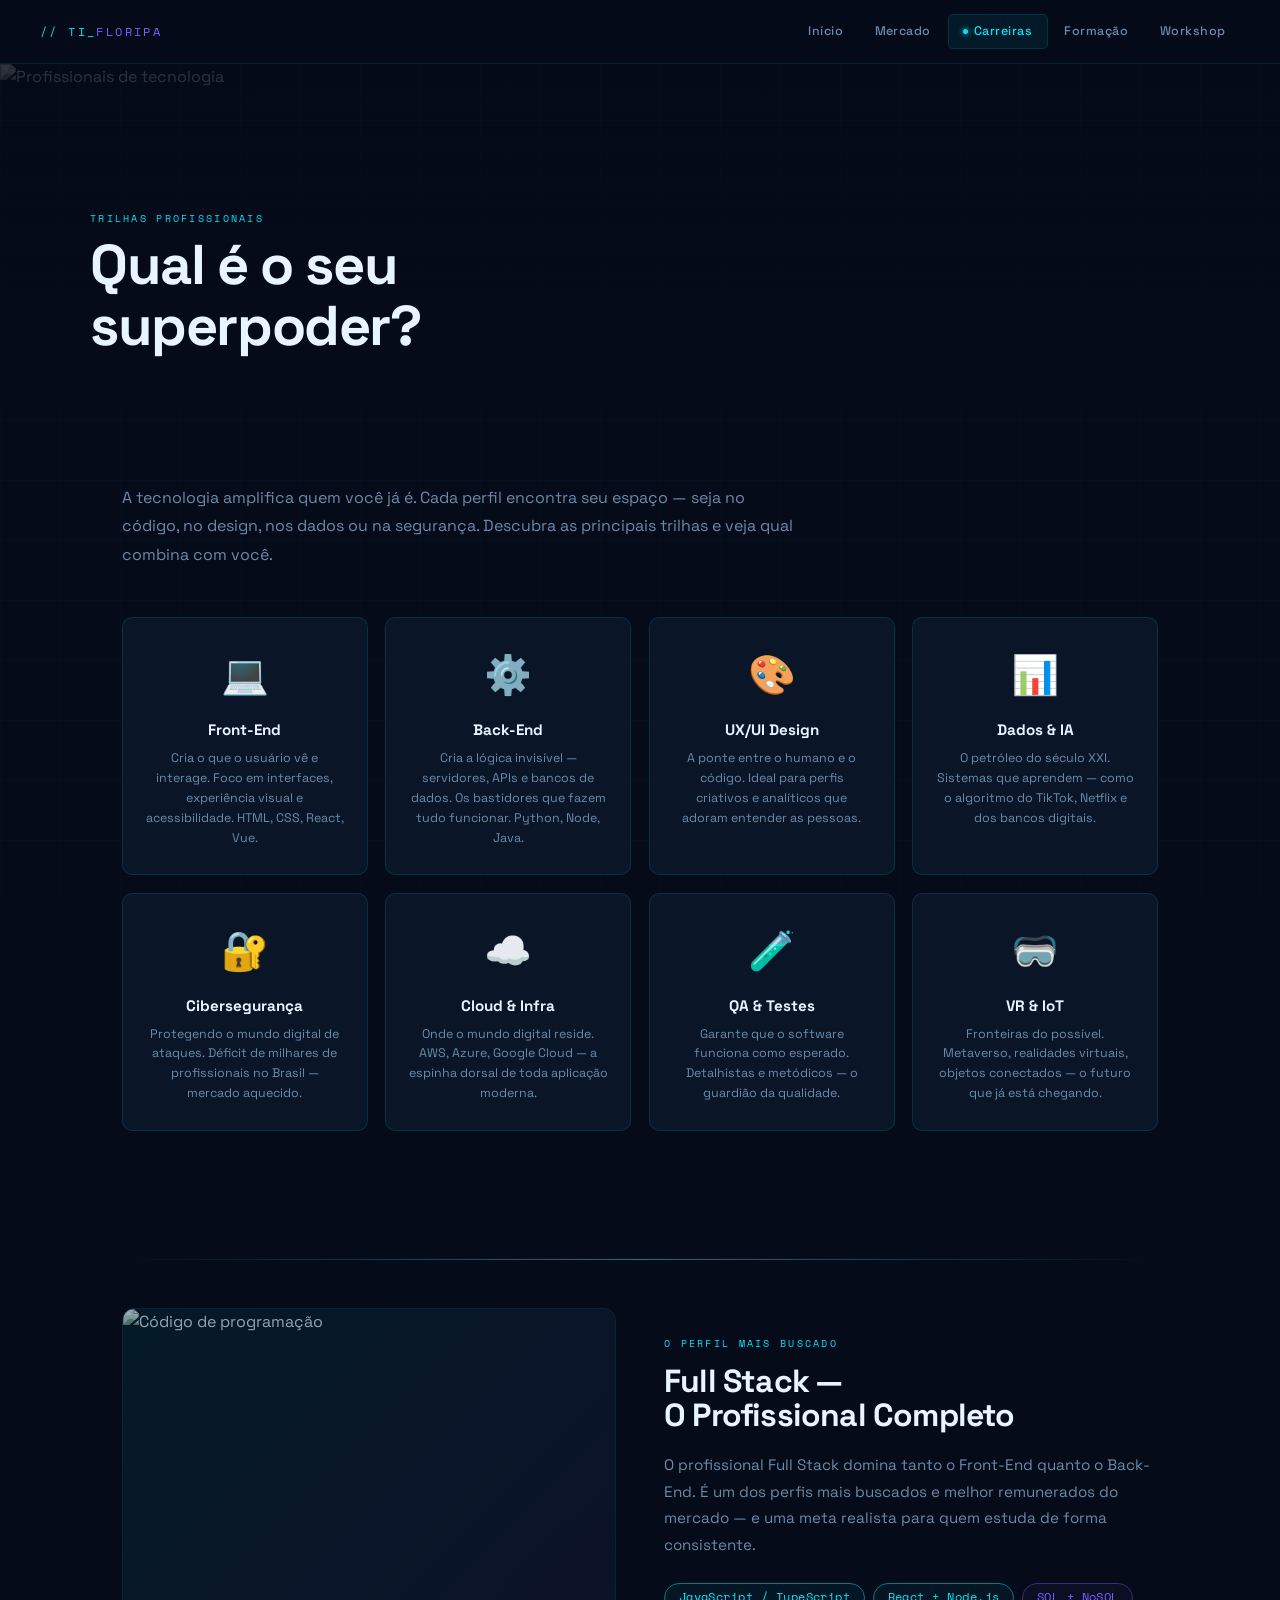
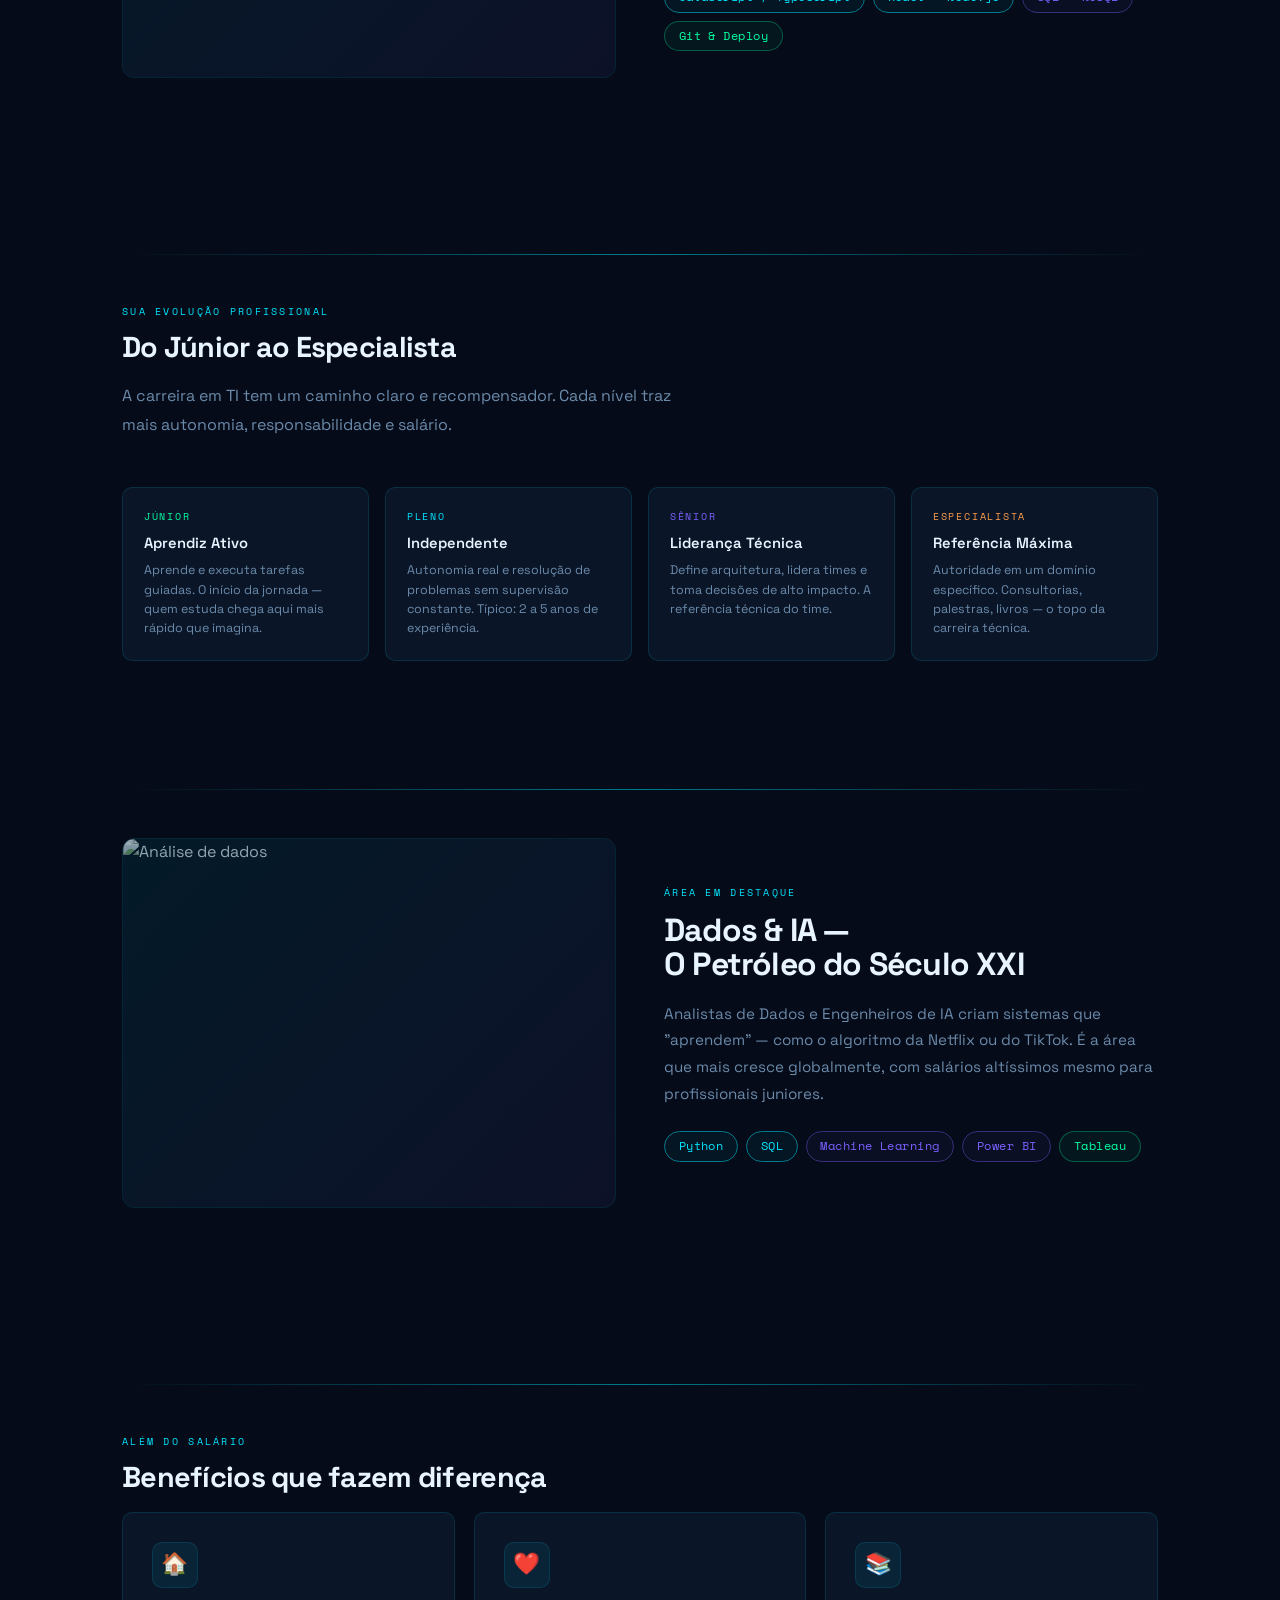
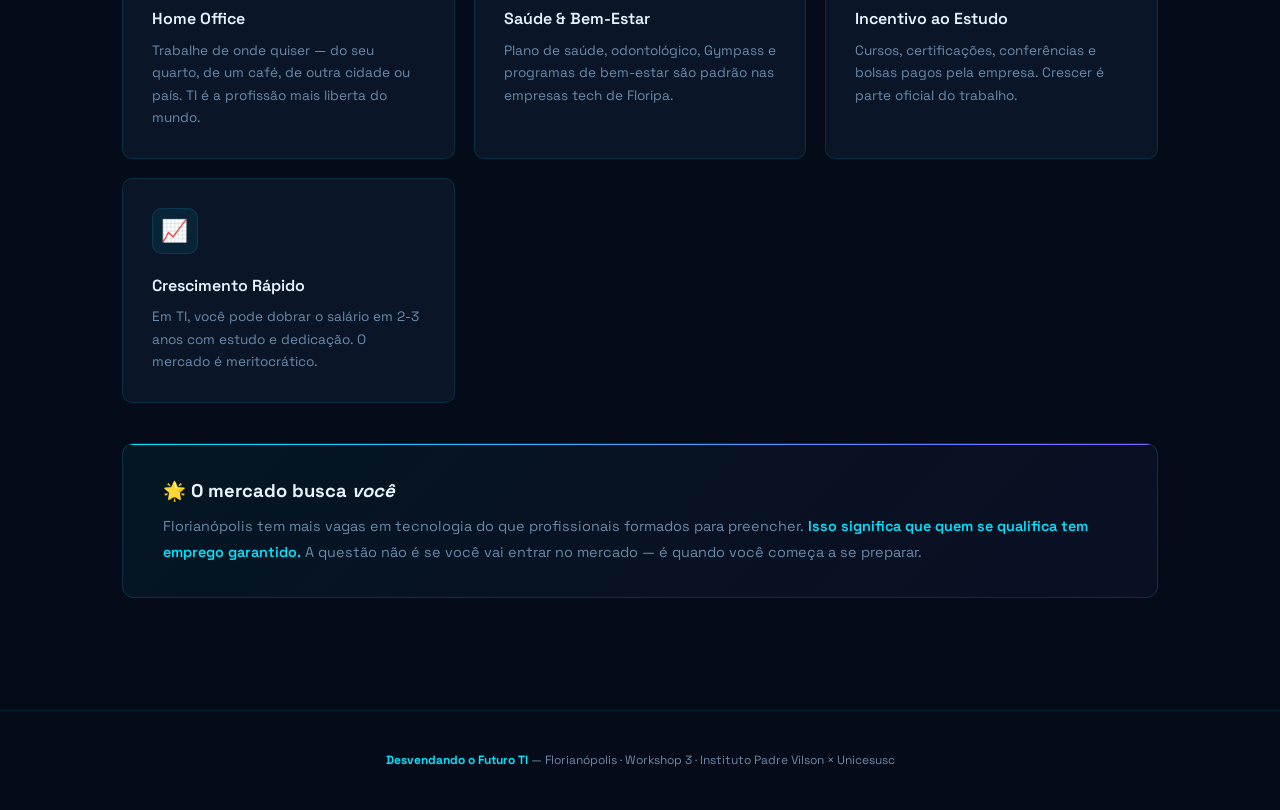
==== carreiras.html @ 4a5c8958 "1 commit" ====
<!DOCTYPE html>
<html lang="pt-BR">
<head>
  <meta charset="UTF-8" />
  <meta name="viewport" content="width=device-width, initial-scale=1.0" />
  <title>Carreiras em TI — Florianópolis</title>
  <link rel="stylesheet" href="style.css" />
</head>
<body>

<nav class="navbar">
  <div class="nav-logo">&#47;&#47;&nbsp;TI_<span>FLORIPA</span></div>
  <button class="nav-toggle" id="nav-toggle" aria-label="Abrir menu">
    <span></span><span></span><span></span>
  </button>
  <ul class="nav-links" id="nav-links">
    <li><a href="index.html"><span class="dot"></span>Início</a></li>
    <li><a href="mercado.html"><span class="dot"></span>Mercado</a></li>
    <li><a href="carreiras.html"><span class="dot"></span>Carreiras</a></li>
    <li><a href="formacao.html"><span class="dot"></span>Formação</a></li>
    <li><a href="workshop.html"><span class="dot"></span>Workshop</a></li>
  </ul>
</nav>

<div class="page-wrapper">

  <!-- HERO DA PÁGINA -->
  <div class="page-hero">
    <img src="https://images.unsplash.com/photo-1531482615713-2afd69097998?w=1400&q=75" alt="Profissionais de tecnologia" loading="eager" />
    <div class="page-hero-overlay"></div>
    <div class="page-hero-content">
      <div class="section-tag">Trilhas Profissionais</div>
      <h1 class="section-title">Qual é o seu<br>superpoder?</h1>
    </div>
  </div>

  <!-- INTRO -->
  <section class="section">
    <div data-animate>
      <p class="section-desc" style="max-width:680px">
        A tecnologia amplifica quem você já é. Cada perfil encontra seu espaço —
        seja no código, no design, nos dados ou na segurança. Descubra as principais
        trilhas e veja qual combina com você.
      </p>
    </div>

    <!-- TRILHAS -->
    <div class="track-grid" data-animate>
      <div class="track-card">
        <div class="track-icon">💻</div>
        <div class="track-name">Front-End</div>
        <div class="track-desc">Cria o que o usuário vê e interage. Foco em interfaces, experiência visual e acessibilidade. HTML, CSS, React, Vue.</div>
      </div>
      <div class="track-card">
        <div class="track-icon">⚙️</div>
        <div class="track-name">Back-End</div>
        <div class="track-desc">Cria a lógica invisível — servidores, APIs e bancos de dados. Os bastidores que fazem tudo funcionar. Python, Node, Java.</div>
      </div>
      <div class="track-card">
        <div class="track-icon">🎨</div>
        <div class="track-name">UX/UI Design</div>
        <div class="track-desc">A ponte entre o humano e o código. Ideal para perfis criativos e analíticos que adoram entender as pessoas.</div>
      </div>
      <div class="track-card">
        <div class="track-icon">📊</div>
        <div class="track-name">Dados &amp; IA</div>
        <div class="track-desc">O petróleo do século XXI. Sistemas que aprendem — como o algoritmo do TikTok, Netflix e dos bancos digitais.</div>
      </div>
      <div class="track-card">
        <div class="track-icon">🔐</div>
        <div class="track-name">Cibersegurança</div>
        <div class="track-desc">Protegendo o mundo digital de ataques. Déficit de milhares de profissionais no Brasil — mercado aquecido.</div>
      </div>
      <div class="track-card">
        <div class="track-icon">☁️</div>
        <div class="track-name">Cloud &amp; Infra</div>
        <div class="track-desc">Onde o mundo digital reside. AWS, Azure, Google Cloud — a espinha dorsal de toda aplicação moderna.</div>
      </div>
      <div class="track-card">
        <div class="track-icon">🧪</div>
        <div class="track-name">QA &amp; Testes</div>
        <div class="track-desc">Garante que o software funciona como esperado. Detalhistas e metódicos — o guardião da qualidade.</div>
      </div>
      <div class="track-card">
        <div class="track-icon">🥽</div>
        <div class="track-name">VR &amp; IoT</div>
        <div class="track-desc">Fronteiras do possível. Metaverso, realidades virtuais, objetos conectados — o futuro que já está chegando.</div>
      </div>
    </div>
  </section>

  <!-- FULL STACK -->
  <section class="section" style="padding-top:0">
    <hr class="fancy" />
    <div class="split" data-animate>
      <div class="split-img">
        <img src="https://images.unsplash.com/photo-1555066931-4365d14bab8c?w=800&q=75" alt="Código de programação" loading="lazy" />
        <div class="split-img-overlay"></div>
      </div>
      <div>
        <div class="section-tag">O perfil mais buscado</div>
        <h2 class="section-title" style="font-size:2rem">Full Stack —<br>O Profissional Completo</h2>
        <p style="color:var(--muted);line-height:1.75;margin-bottom:1.5rem;font-size:0.95rem">
          O profissional Full Stack domina tanto o Front-End quanto o Back-End.
          É um dos perfis mais buscados e melhor remunerados do mercado —
          e uma meta realista para quem estuda de forma consistente.
        </p>
        <div class="chips">
          <span class="chip cyan">JavaScript / TypeScript</span>
          <span class="chip cyan">React + Node.js</span>
          <span class="chip violet">SQL + NoSQL</span>
          <span class="chip green">Git &amp; Deploy</span>
        </div>
      </div>
    </div>
  </section>

  <!-- EVOLUÇÃO / NÍVEIS -->
  <section class="section" style="padding-top:0">
    <hr class="fancy" />
    <div data-animate>
      <div class="section-tag">Sua evolução profissional</div>
      <h2 class="section-title" style="font-size:1.8rem">Do Júnior ao Especialista</h2>
      <p class="section-desc">
        A carreira em TI tem um caminho claro e recompensador.
        Cada nível traz mais autonomia, responsabilidade e salário.
      </p>
    </div>

    <div class="levels" data-animate>
      <div class="level-block jun">
        <div class="lvl-tag">JÚNIOR</div>
        <h4>Aprendiz Ativo</h4>
        <p>Aprende e executa tarefas guiadas. O início da jornada — quem estuda chega aqui mais rápido que imagina.</p>
      </div>
      <div class="level-block pln">
        <div class="lvl-tag">PLENO</div>
        <h4>Independente</h4>
        <p>Autonomia real e resolução de problemas sem supervisão constante. Típico: 2 a 5 anos de experiência.</p>
      </div>
      <div class="level-block sen">
        <div class="lvl-tag">SÊNIOR</div>
        <h4>Liderança Técnica</h4>
        <p>Define arquitetura, lidera times e toma decisões de alto impacto. A referência técnica do time.</p>
      </div>
      <div class="level-block esp">
        <div class="lvl-tag">ESPECIALISTA</div>
        <h4>Referência Máxima</h4>
        <p>Autoridade em um domínio específico. Consultorias, palestras, livros — o topo da carreira técnica.</p>
      </div>
    </div>
  </section>

  <!-- ÁREA DE DADOS + FOTO -->
  <section class="section" style="padding-top:0">
    <hr class="fancy" />
    <div class="split reverse" data-animate>
      <div>
        <div class="section-tag">Área em destaque</div>
        <h2 class="section-title" style="font-size:2rem">Dados &amp; IA —<br>O Petróleo do Século XXI</h2>
        <p style="color:var(--muted);line-height:1.75;margin-bottom:1.5rem;font-size:0.95rem">
          Analistas de Dados e Engenheiros de IA criam sistemas que "aprendem" — como o algoritmo
          da Netflix ou do TikTok. É a área que mais cresce globalmente, com salários altíssimos
          mesmo para profissionais juniores.
        </p>
        <div class="chips">
          <span class="chip cyan">Python</span>
          <span class="chip cyan">SQL</span>
          <span class="chip violet">Machine Learning</span>
          <span class="chip violet">Power BI</span>
          <span class="chip green">Tableau</span>
        </div>
      </div>
      <div class="split-img">
        <img src="https://images.unsplash.com/photo-1518186285589-2f7649de83e0?w=800&q=75" alt="Análise de dados" loading="lazy" />
        <div class="split-img-overlay"></div>
      </div>
    </div>
  </section>

  <!-- BENEFÍCIOS -->
  <section class="section" style="padding-top:0">
    <hr class="fancy" />
    <div data-animate>
      <div class="section-tag">Além do salário</div>
      <h2 class="section-title" style="font-size:1.8rem">Benefícios que fazem diferença</h2>
    </div>

    <div class="cards" data-animate>
      <div class="card">
        <div class="card-icon">🏠</div>
        <h3>Home Office</h3>
        <p>Trabalhe de onde quiser — do seu quarto, de um café, de outra cidade ou país. TI é a profissão mais liberta do mundo.</p>
      </div>
      <div class="card">
        <div class="card-icon">❤️</div>
        <h3>Saúde &amp; Bem-Estar</h3>
        <p>Plano de saúde, odontológico, Gympass e programas de bem-estar são padrão nas empresas tech de Floripa.</p>
      </div>
      <div class="card">
        <div class="card-icon">📚</div>
        <h3>Incentivo ao Estudo</h3>
        <p>Cursos, certificações, conferências e bolsas pagos pela empresa. Crescer é parte oficial do trabalho.</p>
      </div>
      <div class="card">
        <div class="card-icon">📈</div>
        <h3>Crescimento Rápido</h3>
        <p>Em TI, você pode dobrar o salário em 2-3 anos com estudo e dedicação. O mercado é meritocrático.</p>
      </div>
    </div>

    <div class="highlight-box" style="margin-top:2.5rem" data-animate>
      <h3>🌟 O mercado busca <em>você</em></h3>
      <p>
        Florianópolis tem mais vagas em tecnologia do que profissionais formados para preencher.
        <strong>Isso significa que quem se qualifica tem emprego garantido.</strong>
        A questão não é se você vai entrar no mercado — é quando você começa a se preparar.
      </p>
    </div>
  </section>

  <footer class="footer">
    <strong style="color:var(--cyan)">Desvendando o Futuro TI</strong> —
    Florianópolis · Workshop 3 · Instituto Padre Vilson × Unicesusc
  </footer>
</div>

<script src="script.js"></script>
</body>
</html>
---- style.css ----
@import url('https://fonts.googleapis.com/css2?family=Space+Grotesk:wght@300;400;500;600;700&family=Space+Mono:wght@400;700&display=swap');

/* ══════════════════════════════════════════
   VARIÁVEIS E RESET
══════════════════════════════════════════ */
:root {
  --bg:         #050b18;
  --surface:    #0a1628;
  --surface2:   #0f2040;
  --cyan:       #00e5ff;
  --cyan-dim:   #007a8c;
  --violet:     #7b61ff;
  --violet-dim: #3a2e7a;
  --green:      #00ffa3;
  --orange:     #ff9d4a;
  --text:       #e8f4ff;
  --muted:      #6b8aaa;
  --border:     rgba(0, 229, 255, 0.12);
  --border-h:   rgba(0, 229, 255, 0.30);
  --glow-cyan:  rgba(0, 229, 255, 0.15);
  --glow-v:     rgba(123, 97, 255, 0.15);
}

*, *::before, *::after { box-sizing: border-box; margin: 0; padding: 0; }

html { scroll-behavior: smooth; font-size: 16px; }

body {
  font-family: 'Space Grotesk', sans-serif;
  background: var(--bg);
  color: var(--text);
  min-height: 100vh;
  overflow-x: hidden;
  line-height: 1.6;
}

img { display: block; max-width: 100%; }
a  { color: inherit; text-decoration: none; }
ul { list-style: none; }

/* ══════════════════════════════════════════
   FUNDO — GRID ANIMADO
══════════════════════════════════════════ */
body::before {
  content: '';
  position: fixed;
  inset: 0;
  background-image:
    linear-gradient(rgba(0,229,255,0.025) 1px, transparent 1px),
    linear-gradient(90deg, rgba(0,229,255,0.025) 1px, transparent 1px);
  background-size: 60px 60px;
  pointer-events: none;
  z-index: 0;
}

/* ══════════════════════════════════════════
   NAVBAR
══════════════════════════════════════════ */
.navbar {
  position: fixed;
  top: 0; left: 0; right: 0;
  z-index: 999;
  height: 64px;
  display: flex;
  align-items: center;
  justify-content: space-between;
  padding: 0 2.5rem;
  background: rgba(5, 11, 24, 0.88);
  backdrop-filter: blur(14px);
  border-bottom: 1px solid var(--border);
}

.nav-logo {
  font-family: 'Space Mono', monospace;
  font-size: 0.75rem;
  letter-spacing: 0.2em;
  color: var(--cyan);
  text-transform: uppercase;
  white-space: nowrap;
}

.nav-logo span { color: var(--violet); }

.nav-links {
  display: flex;
  gap: 0.15rem;
  align-items: center;
}

.nav-links a {
  display: flex;
  align-items: center;
  gap: 0.35rem;
  padding: 0.4rem 0.9rem;
  font-size: 0.78rem;
  font-weight: 500;
  color: var(--muted);
  border-radius: 5px;
  letter-spacing: 0.04em;
  transition: color 0.2s, background 0.2s;
  white-space: nowrap;
}

.nav-links a:hover,
.nav-links a.active {
  color: var(--cyan);
  background: rgba(0,229,255,0.07);
}

.nav-links a.active {
  border: 1px solid var(--border);
}

/* indicador de página ativa */
.nav-links a .dot {
  display: none;
  width: 5px; height: 5px;
  border-radius: 50%;
  background: var(--cyan);
  box-shadow: 0 0 6px var(--cyan);
}
.nav-links a.active .dot { display: block; }

/* hamburger mobile */
.nav-toggle {
  display: none;
  flex-direction: column;
  gap: 5px;
  cursor: pointer;
  padding: 4px;
}
.nav-toggle span {
  display: block;
  width: 24px; height: 2px;
  background: var(--muted);
  border-radius: 2px;
  transition: all 0.3s;
}

/* ══════════════════════════════════════════
   LAYOUT GERAL DE PÁGINA
══════════════════════════════════════════ */
.page-wrapper {
  position: relative;
  z-index: 1;
  padding-top: 64px;
  min-height: 100vh;
}

/* ══════════════════════════════════════════
   HERO — HOME
══════════════════════════════════════════ */
.hero {
  position: relative;
  min-height: calc(100vh - 64px);
  display: flex;
  flex-direction: column;
  align-items: center;
  justify-content: center;
  text-align: center;
  padding: 5rem 2rem 4rem;
  overflow: hidden;
}

.hero-bg-img {
  position: absolute;
  inset: 0;
  background: url('https://images.unsplash.com/photo-1518770660439-4636190af475?w=1600&q=80') center/cover no-repeat;
  opacity: 0.07;
  filter: saturate(0.4);
}

.hero-overlay {
  position: absolute;
  inset: 0;
  background: radial-gradient(ellipse 80% 60% at 50% 40%, rgba(0,229,255,0.06) 0%, transparent 70%);
}

@keyframes scanline {
  0%   { top: -3%; }
  100% { top: 103%; }
}
.hero::after {
  content: '';
  position: absolute;
  left: 0; right: 0; height: 2px;
  background: linear-gradient(90deg, transparent, rgba(0,229,255,0.18), transparent);
  animation: scanline 7s linear infinite;
  pointer-events: none;
}

.hero-content { position: relative; z-index: 2; }

.eyebrow {
  display: inline-flex;
  align-items: center;
  gap: 0.5rem;
  font-family: 'Space Mono', monospace;
  font-size: 0.68rem;
  letter-spacing: 0.22em;
  color: var(--cyan);
  text-transform: uppercase;
  border: 1px solid var(--border);
  padding: 0.35rem 1rem;
  border-radius: 20px;
  background: rgba(0,229,255,0.04);
  margin-bottom: 1.8rem;
}

.eyebrow-dot {
  width: 6px; height: 6px;
  border-radius: 50%;
  background: var(--green);
  box-shadow: 0 0 8px var(--green);
  animation: blink 1.6s ease-in-out infinite;
}

@keyframes blink {
  0%, 100% { opacity: 1; }
  50% { opacity: 0.2; }
}

.hero h1 {
  font-size: clamp(3.2rem, 10vw, 7.5rem);
  font-weight: 700;
  line-height: 0.95;
  letter-spacing: -0.03em;
  margin-bottom: 1.2rem;
}

.hero h1 .line2 {
  background: linear-gradient(135deg, var(--cyan) 0%, var(--violet) 100%);
  -webkit-background-clip: text;
  -webkit-text-fill-color: transparent;
  background-clip: text;
}

.hero-sub {
  font-size: 1.05rem;
  color: var(--muted);
  max-width: 540px;
  margin: 0 auto 2.5rem;
  line-height: 1.75;
}

.hero-sub strong { color: var(--text); font-weight: 600; }

.hero-ctas {
  display: flex;
  gap: 1rem;
  justify-content: center;
  flex-wrap: wrap;
  margin-bottom: 4rem;
}

.btn {
  display: inline-flex;
  align-items: center;
  gap: 0.45rem;
  padding: 0.85rem 2rem;
  font-weight: 700;
  font-size: 0.82rem;
  letter-spacing: 0.08em;
  text-transform: uppercase;
  border-radius: 4px;
  cursor: pointer;
  border: none;
  transition: transform 0.15s, box-shadow 0.15s;
  text-decoration: none;
}

.btn-primary {
  background: var(--cyan);
  color: #020b14;
  box-shadow: 0 0 28px rgba(0,229,255,0.28);
}
.btn-primary:hover {
  transform: translateY(-2px);
  box-shadow: 0 0 48px rgba(0,229,255,0.45);
}

.btn-ghost {
  background: transparent;
  color: var(--text);
  border: 1px solid var(--border-h);
}
.btn-ghost:hover {
  background: rgba(255,255,255,0.04);
  transform: translateY(-2px);
}

.hero-stats {
  display: flex;
  gap: 3.5rem;
  justify-content: center;
  flex-wrap: wrap;
}

.stat { text-align: center; }

.stat-num {
  font-family: 'Space Mono', monospace;
  font-size: 2.4rem;
  font-weight: 700;
  color: var(--cyan);
  line-height: 1;
}

.stat-label {
  font-size: 0.68rem;
  color: var(--muted);
  text-transform: uppercase;
  letter-spacing: 0.12em;
  margin-top: 0.35rem;
}

/* ══════════════════════════════════════════
   SEÇÕES GERAIS
══════════════════════════════════════════ */
.section {
  max-width: 1100px;
  margin: 0 auto;
  padding: 5rem 2rem;
}

.section + .section { padding-top: 0; }

.section-tag {
  font-family: 'Space Mono', monospace;
  font-size: 0.65rem;
  letter-spacing: 0.22em;
  color: var(--cyan);
  text-transform: uppercase;
  margin-bottom: 0.75rem;
}

.section-title {
  font-size: clamp(1.9rem, 4vw, 3.2rem);
  font-weight: 700;
  line-height: 1.08;
  letter-spacing: -0.025em;
  margin-bottom: 1.2rem;
}

.section-desc {
  color: var(--muted);
  max-width: 580px;
  line-height: 1.78;
  font-size: 1rem;
  margin-bottom: 3rem;
}

.section-desc strong { color: var(--text); font-weight: 600; }

/* ══════════════════════════════════════════
   IMAGEM COM OVERLAY — SEÇÃO HERO INTERNA
══════════════════════════════════════════ */
.page-hero {
  position: relative;
  height: 340px;
  overflow: hidden;
  display: flex;
  align-items: flex-end;
  padding: 3rem 2.5rem;
}

.page-hero img {
  position: absolute;
  inset: 0;
  width: 100%; height: 100%;
  object-fit: cover;
  opacity: 0.18;
  filter: saturate(0.3);
}

.page-hero-overlay {
  position: absolute;
  inset: 0;
  background: linear-gradient(to top, var(--bg) 30%, transparent 100%);
}

.page-hero-content {
  position: relative;
  z-index: 2;
  max-width: 1100px;
  width: 100%;
  margin: 0 auto;
}

.page-hero-content .section-tag { margin-bottom: 0.5rem; }
.page-hero-content .section-title { margin-bottom: 0; font-size: clamp(2rem, 5vw, 3.5rem); }

/* ══════════════════════════════════════════
   CARDS
══════════════════════════════════════════ */
.cards {
  display: grid;
  grid-template-columns: repeat(auto-fill, minmax(255px, 1fr));
  gap: 1.2rem;
}

.card {
  background: var(--surface);
  border: 1px solid var(--border);
  border-radius: 10px;
  padding: 1.8rem;
  position: relative;
  overflow: hidden;
  transition: border-color 0.25s, transform 0.25s;
}

.card::after {
  content: '';
  position: absolute;
  top: 0; left: 0; right: 0;
  height: 2px;
  background: linear-gradient(90deg, var(--cyan), var(--violet));
  opacity: 0;
  transition: opacity 0.25s;
}

.card:hover { border-color: var(--border-h); transform: translateY(-4px); }
.card:hover::after { opacity: 1; }

.card-icon {
  width: 46px; height: 46px;
  border-radius: 10px;
  background: rgba(0,229,255,0.07);
  border: 1px solid var(--border);
  display: flex; align-items: center; justify-content: center;
  font-size: 1.35rem;
  margin-bottom: 1.15rem;
}

.card h3 { font-size: 1rem; font-weight: 600; margin-bottom: 0.5rem; }
.card p  { font-size: 0.85rem; color: var(--muted); line-height: 1.65; }

/* card com imagem de fundo */
.card-img {
  padding: 0;
  overflow: hidden;
  border-radius: 10px;
}

.card-img img {
  width: 100%; height: 180px;
  object-fit: cover;
  opacity: 0.55;
  filter: saturate(0.4);
  transition: opacity 0.3s, filter 0.3s;
}

.card-img:hover img { opacity: 0.75; filter: saturate(0.7); }

.card-img-body {
  padding: 1.4rem;
}
.card-img-body h3 { font-size: 1rem; font-weight: 600; margin-bottom: 0.4rem; }
.card-img-body p  { font-size: 0.83rem; color: var(--muted); line-height: 1.6; }

/* ══════════════════════════════════════════
   IMAGEM DIVIDIDA (imagem + texto lado a lado)
══════════════════════════════════════════ */
.split {
  display: grid;
  grid-template-columns: 1fr 1fr;
  gap: 3rem;
  align-items: center;
  margin: 3rem 0;
}

.split.reverse { direction: rtl; }
.split.reverse > * { direction: ltr; }

.split-img {
  border-radius: 12px;
  overflow: hidden;
  border: 1px solid var(--border);
  aspect-ratio: 4/3;
  position: relative;
}

.split-img img {
  width: 100%; height: 100%;
  object-fit: cover;
  opacity: 0.65;
  filter: saturate(0.5);
  transition: opacity 0.4s;
}

.split-img:hover img { opacity: 0.85; }

.split-img-overlay {
  position: absolute;
  inset: 0;
  background: linear-gradient(135deg, rgba(0,229,255,0.07), rgba(123,97,255,0.07));
}

/* ══════════════════════════════════════════
   HIGHLIGHT BOX
══════════════════════════════════════════ */
.highlight-box {
  position: relative;
  background: linear-gradient(135deg, rgba(0,229,255,0.05), rgba(123,97,255,0.05));
  border: 1px solid rgba(0,229,255,0.16);
  border-radius: 12px;
  padding: 2rem 2.5rem;
  margin: 2rem 0;
  overflow: hidden;
}

.highlight-box::before {
  content: '';
  position: absolute;
  top: 0; left: 0; right: 0;
  height: 1px;
  background: linear-gradient(90deg, var(--cyan), var(--violet));
}

.highlight-box h3 { font-size: 1.15rem; font-weight: 700; margin-bottom: 0.55rem; }
.highlight-box p  { font-size: 0.9rem; color: var(--muted); line-height: 1.75; }
.highlight-box strong { color: var(--cyan); font-weight: 600; }

/* ══════════════════════════════════════════
   TIMELINE
══════════════════════════════════════════ */
.timeline {
  position: relative;
  padding-left: 2rem;
}

.timeline::before {
  content: '';
  position: absolute;
  left: 0; top: 8px; bottom: 0;
  width: 1px;
  background: linear-gradient(to bottom, var(--cyan), var(--violet), transparent);
}

.tl-item {
  position: relative;
  padding-bottom: 2.5rem;
  padding-left: 1.75rem;
}

.tl-item::before {
  content: '';
  position: absolute;
  left: -5px; top: 7px;
  width: 10px; height: 10px;
  border-radius: 50%;
  background: var(--cyan);
  box-shadow: 0 0 10px var(--cyan);
}

.tl-title { font-weight: 600; color: var(--cyan); margin-bottom: 0.4rem; font-size: 1rem; }
.tl-body  { font-size: 0.87rem; color: var(--muted); line-height: 1.68; }

/* ══════════════════════════════════════════
   TABELA
══════════════════════════════════════════ */
.data-table {
  width: 100%;
  border-collapse: collapse;
  font-size: 0.87rem;
}

.data-table th {
  text-align: left;
  padding: 0.7rem 1rem;
  color: var(--cyan);
  font-family: 'Space Mono', monospace;
  font-size: 0.67rem;
  letter-spacing: 0.12em;
  text-transform: uppercase;
  border-bottom: 1px solid var(--border);
}

.data-table td {
  padding: 0.95rem 1rem;
  border-bottom: 1px solid rgba(255,255,255,0.04);
  color: var(--muted);
  vertical-align: top;
  line-height: 1.6;
}

.data-table td:first-child { color: var(--text); font-weight: 600; }
.data-table tr:hover td    { background: rgba(0,229,255,0.03); }

/* ══════════════════════════════════════════
   CHIPS / TAGS
══════════════════════════════════════════ */
.chips {
  display: flex;
  flex-wrap: wrap;
  gap: 0.5rem;
  margin-top: 1rem;
}

.chip {
  padding: 0.3rem 0.85rem;
  border: 1px solid var(--border);
  border-radius: 20px;
  font-size: 0.73rem;
  color: var(--muted);
  background: rgba(255,255,255,0.02);
  font-family: 'Space Mono', monospace;
  letter-spacing: 0.04em;
}

.chip.cyan   { border-color: var(--cyan-dim);   color: var(--cyan);   background: rgba(0,229,255,0.05); }
.chip.violet { border-color: var(--violet-dim); color: var(--violet); background: rgba(123,97,255,0.05); }
.chip.green  { border-color: rgba(0,255,163,0.3); color: var(--green); background: rgba(0,255,163,0.05); }
.chip.orange { border-color: rgba(255,157,74,0.3); color: var(--orange); background: rgba(255,157,74,0.05); }

/* ══════════════════════════════════════════
   CAREER TRACK CARDS
══════════════════════════════════════════ */
.track-grid {
  display: grid;
  grid-template-columns: repeat(auto-fill, minmax(215px, 1fr));
  gap: 1.1rem;
}

.track-card {
  background: var(--surface);
  border: 1px solid var(--border);
  border-radius: 10px;
  padding: 1.6rem 1.4rem;
  text-align: center;
  transition: transform 0.22s, border-color 0.22s, box-shadow 0.22s;
  cursor: default;
}

.track-card:hover {
  transform: translateY(-5px);
  border-color: var(--violet-dim);
  box-shadow: 0 8px 32px rgba(123,97,255,0.12);
}

.track-icon   { font-size: 2.4rem; margin-bottom: 0.8rem; }
.track-name   { font-weight: 700; font-size: 0.95rem; margin-bottom: 0.4rem; }
.track-desc   { font-size: 0.78rem; color: var(--muted); line-height: 1.6; }

/* ══════════════════════════════════════════
   NÍVEIS DE CARREIRA
══════════════════════════════════════════ */
.levels {
  display: grid;
  grid-template-columns: repeat(auto-fill, minmax(210px, 1fr));
  gap: 1rem;
  margin-top: 1.5rem;
}

.level-block {
  padding: 1.3rem;
  border: 1px solid var(--border);
  border-radius: 10px;
  background: var(--surface);
}

.lvl-tag {
  font-family: 'Space Mono', monospace;
  font-size: 0.62rem;
  letter-spacing: 0.18em;
  text-transform: uppercase;
  margin-bottom: 0.45rem;
}

.level-block.jun .lvl-tag { color: var(--green); }
.level-block.pln .lvl-tag { color: var(--cyan); }
.level-block.sen .lvl-tag { color: var(--violet); }
.level-block.esp .lvl-tag { color: var(--orange); }

.level-block h4 { font-size: 0.92rem; font-weight: 600; margin-bottom: 0.35rem; }
.level-block p  { font-size: 0.78rem; color: var(--muted); line-height: 1.55; }

/* ══════════════════════════════════════════
   STEPS / LISTA NUMERADA
══════════════════════════════════════════ */
.steps { display: flex; flex-direction: column; gap: 0.9rem; margin-top: 1.5rem; }

.step-row {
  display: flex;
  align-items: flex-start;
  gap: 1.1rem;
  padding: 1.15rem 1.3rem;
  background: var(--surface);
  border: 1px solid var(--border);
  border-radius: 10px;
  transition: border-color 0.2s;
}

.step-row:hover { border-color: var(--border-h); }

.step-num {
  font-family: 'Space Mono', monospace;
  font-size: 0.72rem;
  color: var(--cyan);
  min-width: 28px;
  padding-top: 2px;
}

.step-content h4 { font-size: 0.92rem; font-weight: 600; margin-bottom: 0.2rem; }
.step-content p  { font-size: 0.82rem; color: var(--muted); line-height: 1.6; }

/* ══════════════════════════════════════════
   TERMINAL BLOCK
══════════════════════════════════════════ */
.terminal {
  background: #020810;
  border: 1px solid rgba(0,229,255,0.15);
  border-radius: 10px;
  padding: 1.4rem 1.6rem;
  font-family: 'Space Mono', monospace;
  font-size: 0.78rem;
  color: var(--green);
  line-height: 2.1;
}

.terminal .dim  { color: var(--muted); }
.terminal .cy   { color: var(--cyan); }
.terminal .vio  { color: var(--violet); }
.terminal .org  { color: var(--orange); }
.terminal .bar  { display: block; height: 1px; background: var(--border); margin: 0.8rem 0; }

/* terminal header */
.terminal-header {
  display: flex;
  align-items: center;
  gap: 6px;
  margin-bottom: 1rem;
  padding-bottom: 0.8rem;
  border-bottom: 1px solid var(--border);
}

.t-dot {
  width: 11px; height: 11px;
  border-radius: 50%;
}

.t-dot.red    { background: #ff5f56; }
.t-dot.yellow { background: #ffbd2e; }
.t-dot.green  { background: #27c93f; }

.terminal-header span {
  margin-left: auto;
  font-size: 0.62rem;
  color: var(--muted);
  letter-spacing: 0.1em;
}

/* ══════════════════════════════════════════
   ETAPAS DO WORKSHOP
══════════════════════════════════════════ */
.etapa-list { display: flex; flex-direction: column; }

.etapa {
  display: grid;
  grid-template-columns: 100px 1fr;
  gap: 1.75rem;
  padding: 2rem 0;
  border-bottom: 1px solid rgba(255,255,255,0.05);
  align-items: start;
}

.etapa:last-child { border-bottom: none; }

.etapa-time {
  font-family: 'Space Mono', monospace;
  font-size: 0.7rem;
  color: var(--cyan);
  letter-spacing: 0.06em;
  padding-top: 4px;
  line-height: 1.6;
}

.etapa-num {
  display: inline-block;
  font-size: 0.6rem;
  background: rgba(0,229,255,0.1);
  border: 1px solid var(--border);
  border-radius: 4px;
  padding: 0.15rem 0.45rem;
  margin-bottom: 0.4rem;
  color: var(--cyan);
  letter-spacing: 0.1em;
}

.etapa h4 { font-size: 1.05rem; font-weight: 700; margin-bottom: 0.5rem; }
.etapa p  { font-size: 0.86rem; color: var(--muted); line-height: 1.7; }

/* ══════════════════════════════════════════
   PARCEIROS
══════════════════════════════════════════ */
.partner-grid {
  display: grid;
  grid-template-columns: repeat(3, 1fr);
  gap: 1.2rem;
  margin-top: 1.5rem;
}

.partner-card {
  display: flex;
  flex-direction: column;
  align-items: center;
  text-align: center;
  gap: 0.9rem;
  padding: 2rem 1.5rem;
  background: var(--surface);
  border: 1px solid var(--border);
  border-radius: 12px;
  transition: transform 0.22s, border-color 0.22s;
}

.partner-card:hover {
  transform: translateY(-4px);
  border-color: var(--border-h);
}

.partner-icon {
  width: 56px; height: 56px;
  border-radius: 14px;
  background: rgba(0,229,255,0.07);
  border: 1px solid var(--border);
  display: flex; align-items: center; justify-content: center;
  font-size: 1.6rem;
}

.partner-card h4 { font-size: 0.95rem; font-weight: 700; }
.partner-card p  { font-size: 0.8rem; color: var(--muted); line-height: 1.6; }

/* ══════════════════════════════════════════
   DIVISOR
══════════════════════════════════════════ */
hr.fancy {
  border: none;
  height: 1px;
  background: linear-gradient(90deg, transparent, var(--cyan-dim), transparent);
  margin: 3rem 0;
}

/* ══════════════════════════════════════════
   QUOTE
══════════════════════════════════════════ */
.big-quote {
  border-left: 3px solid var(--cyan);
  padding: 1.4rem 2rem;
  background: rgba(0,229,255,0.04);
  border-radius: 0 10px 10px 0;
  margin: 2rem 0;
}

.big-quote p {
  font-size: 1.2rem;
  font-weight: 500;
  line-height: 1.65;
}

.big-quote strong { color: var(--cyan); }

/* ══════════════════════════════════════════
   FOOTER
══════════════════════════════════════════ */
.footer {
  position: relative;
  z-index: 1;
  padding: 2.5rem 2rem;
  text-align: center;
  border-top: 1px solid var(--border);
  font-size: 0.75rem;
  color: var(--muted);
}

.footer a { color: var(--cyan); }
.footer a:hover { text-decoration: underline; }

/* ══════════════════════════════════════════
   BADGE PULSANTE
══════════════════════════════════════════ */
.pulse-badge {
  display: inline-flex;
  align-items: center;
  gap: 0.5rem;
  padding: 0.4rem 0.9rem;
  border: 1px solid rgba(0,255,163,0.3);
  border-radius: 20px;
  font-size: 0.7rem;
  color: var(--green);
  background: rgba(0,255,163,0.06);
  font-family: 'Space Mono', monospace;
  letter-spacing: 0.06em;
  margin-bottom: 2rem;
}

.pulse-dot {
  width: 7px; height: 7px;
  border-radius: 50%;
  background: var(--green);
  box-shadow: 0 0 8px var(--green);
  animation: blink 1.4s ease-in-out infinite;
}

/* ══════════════════════════════════════════
   IMAGEM GALERIA
══════════════════════════════════════════ */
.img-gallery {
  display: grid;
  grid-template-columns: repeat(3, 1fr);
  gap: 0.8rem;
  margin: 2rem 0;
}

.img-gallery img {
  width: 100%; height: 160px;
  object-fit: cover;
  border-radius: 8px;
  opacity: 0.55;
  filter: saturate(0.4);
  transition: opacity 0.3s, filter 0.3s, transform 0.3s;
}

.img-gallery img:hover {
  opacity: 0.85;
  filter: saturate(0.85);
  transform: scale(1.02);
}

/* ══════════════════════════════════════════
   RESPONSIVO
══════════════════════════════════════════ */
@media (max-width: 900px) {
  .split { grid-template-columns: 1fr; }
  .split.reverse { direction: ltr; }
  .partner-grid { grid-template-columns: 1fr 1fr; }
  .img-gallery  { grid-template-columns: 1fr 1fr; }
}

@media (max-width: 680px) {
  .navbar { padding: 0 1.2rem; }
  .nav-links { display: none; flex-direction: column; position: fixed; top: 64px; left: 0; right: 0; background: rgba(5,11,24,0.97); border-bottom: 1px solid var(--border); padding: 1rem; gap: 0.3rem; }
  .nav-links.open { display: flex; }
  .nav-toggle { display: flex; }
  .hero h1 { font-size: 3rem; }
  .hero-stats { gap: 2rem; }
  .etapa { grid-template-columns: 1fr; gap: 0.5rem; }
  .partner-grid { grid-template-columns: 1fr; }
  .img-gallery { grid-template-columns: 1fr; }
  .page-hero { height: 240px; padding: 2rem 1.5rem; }
  .section { padding: 3rem 1.25rem; }
}
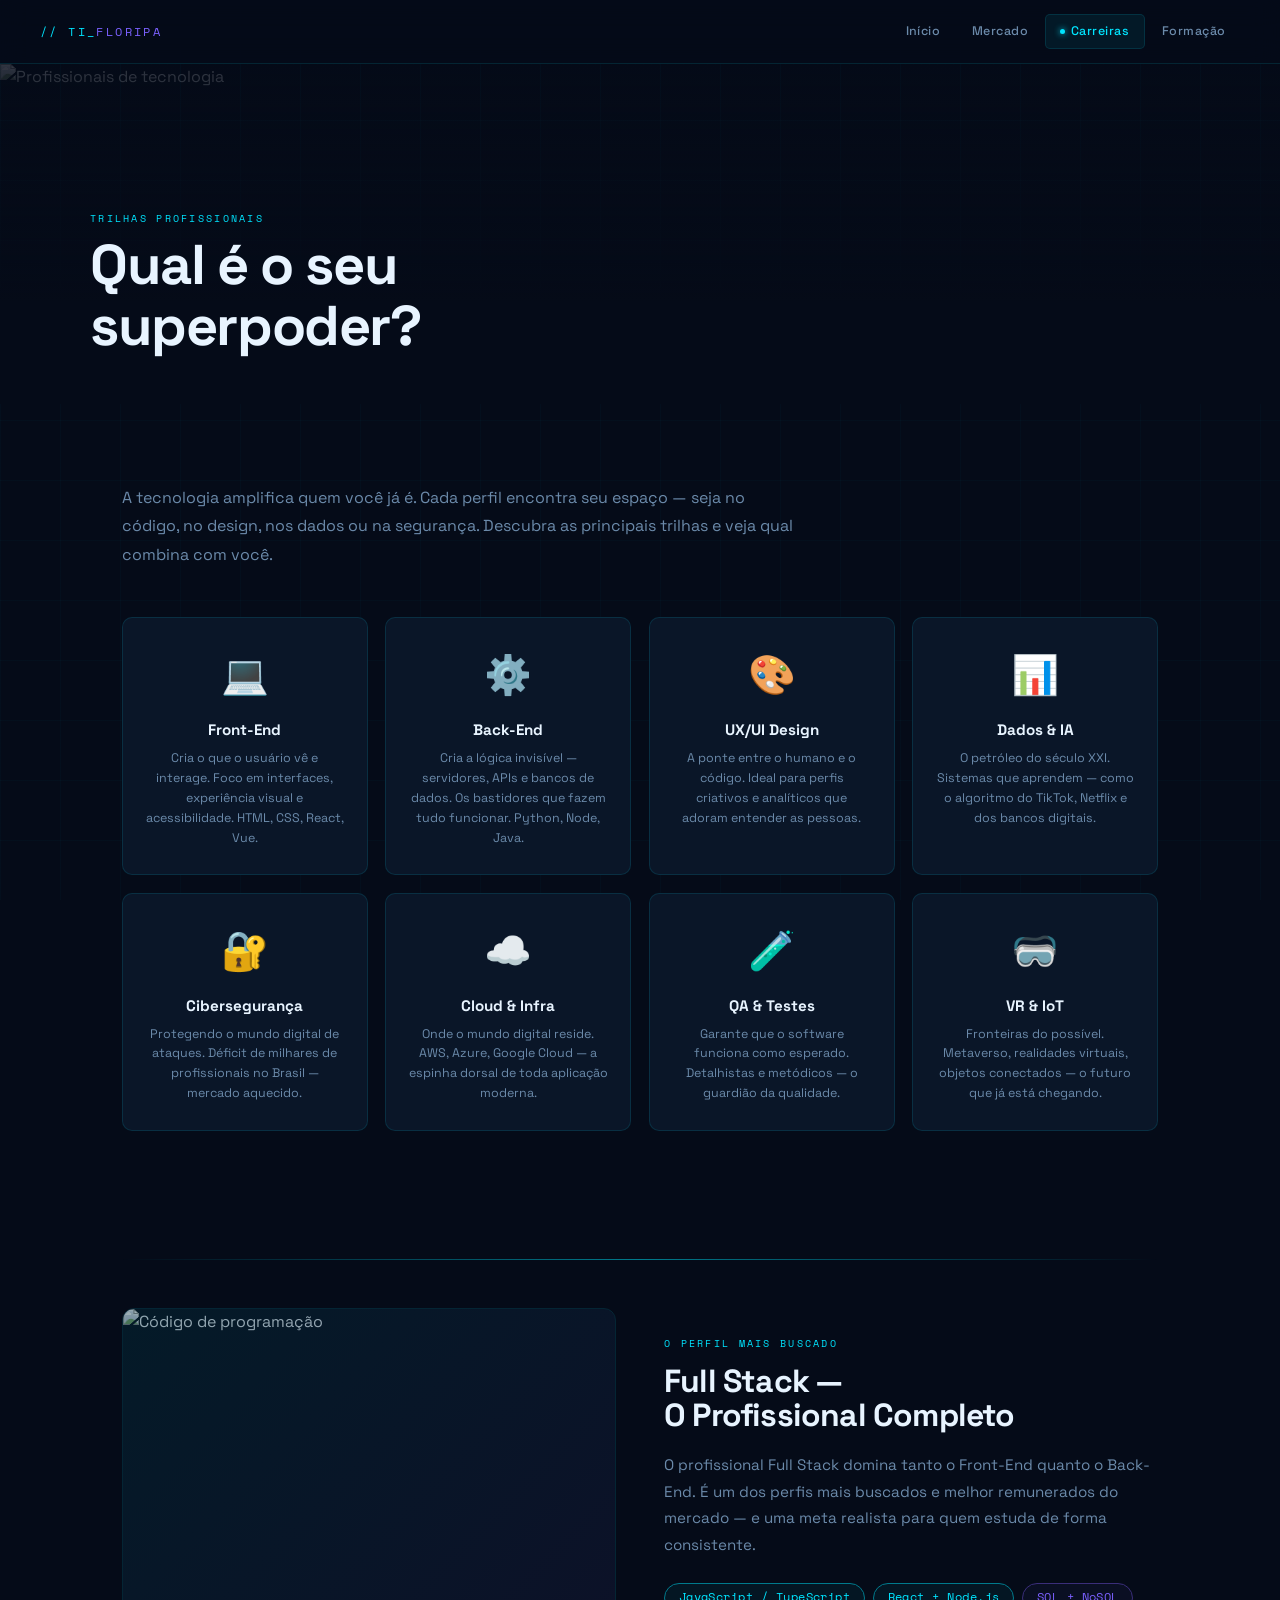
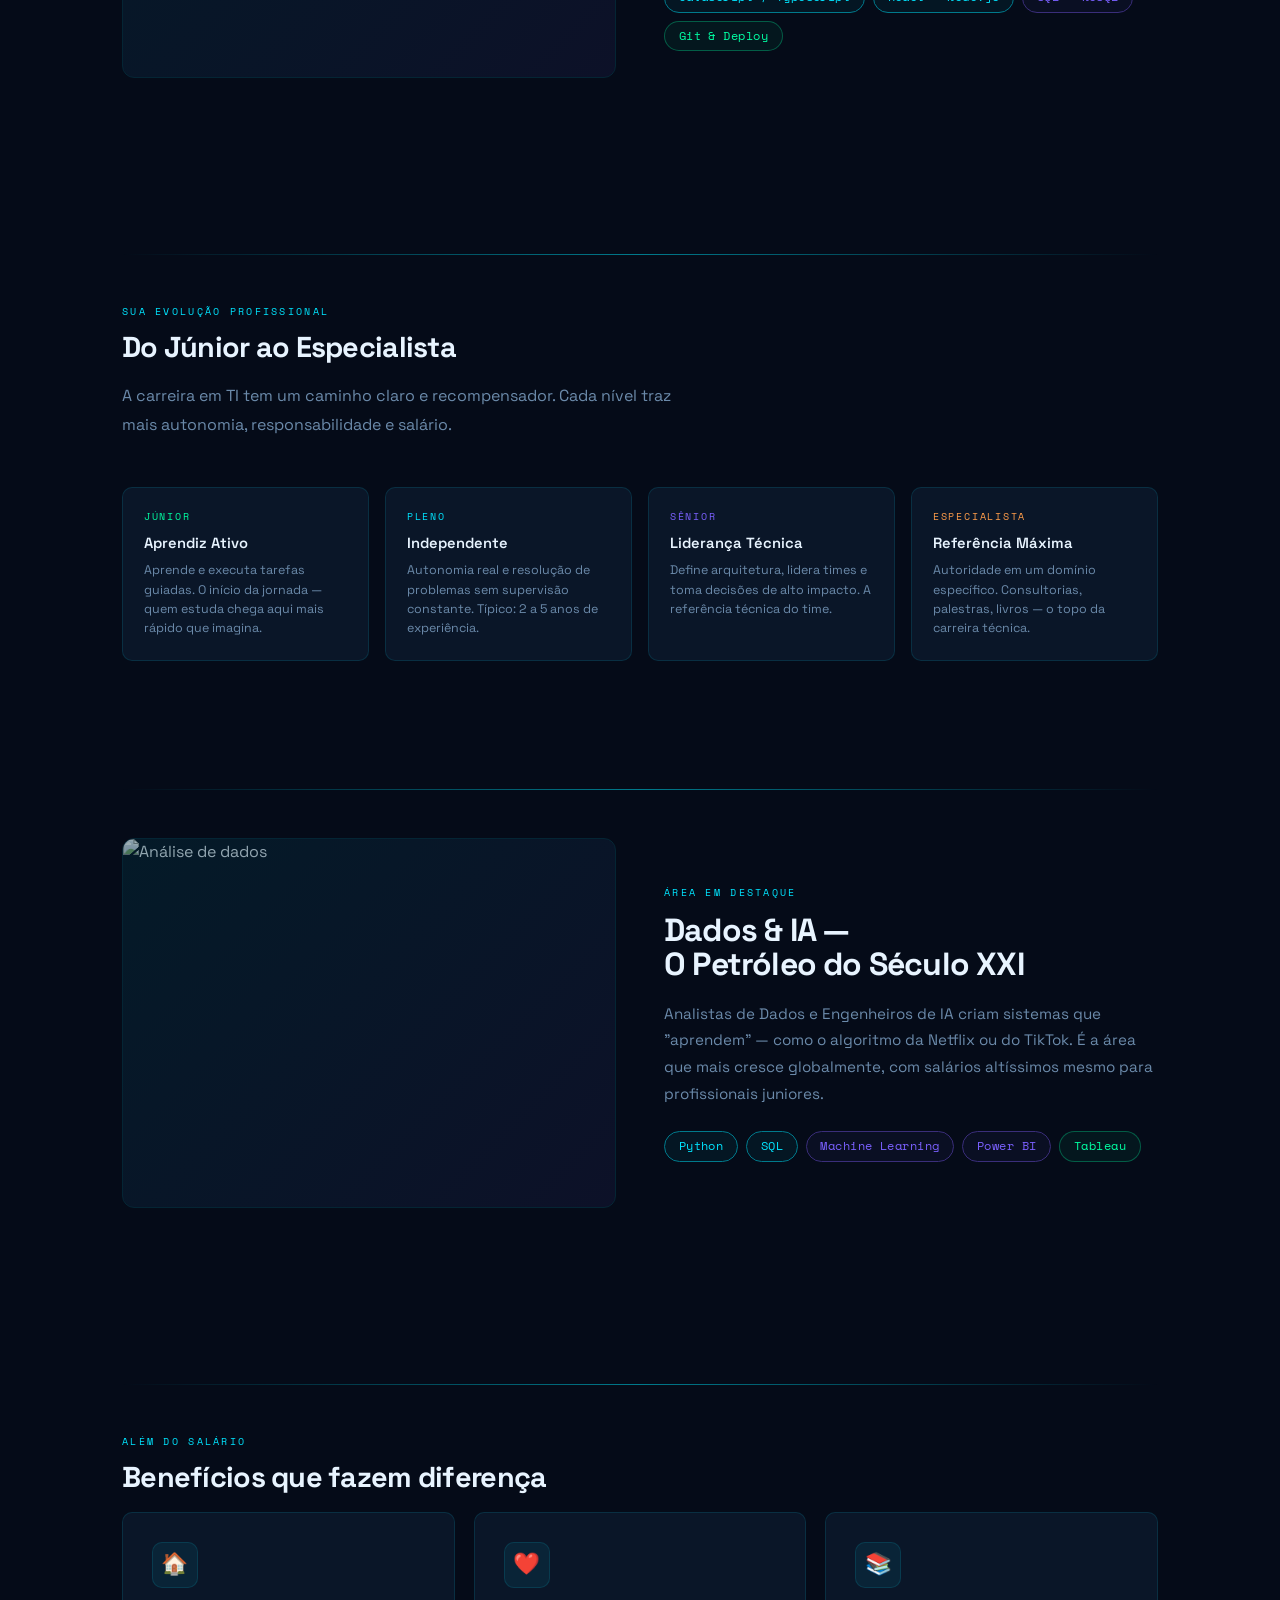
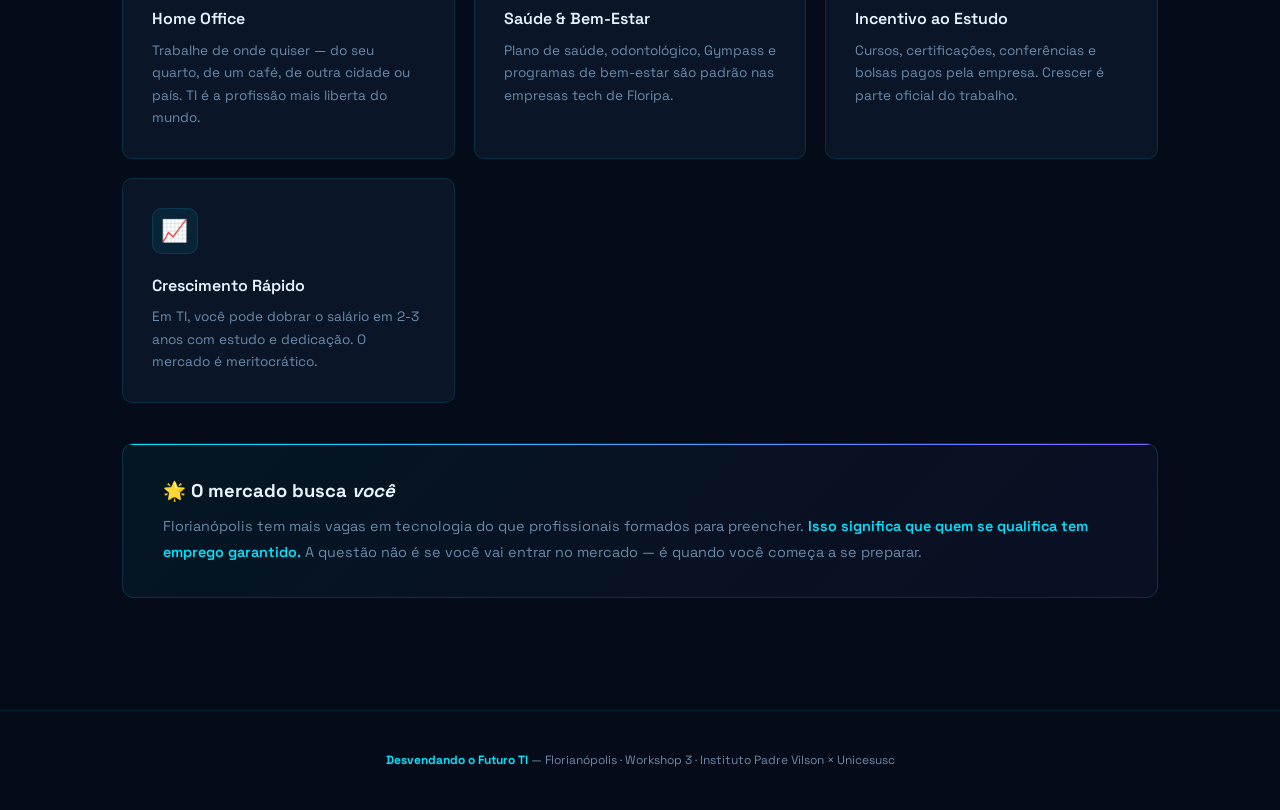
==== commit 88056256: "Atualiza conteúdo do site" ====
--- a/carreiras.html
+++ b/carreiras.html
@@ -18,7 +18,6 @@
     <li><a href="mercado.html"><span class="dot"></span>Mercado</a></li>
     <li><a href="carreiras.html"><span class="dot"></span>Carreiras</a></li>
     <li><a href="formacao.html"><span class="dot"></span>Formação</a></li>
-    <li><a href="workshop.html"><span class="dot"></span>Workshop</a></li>
   </ul>
 </nav>
 
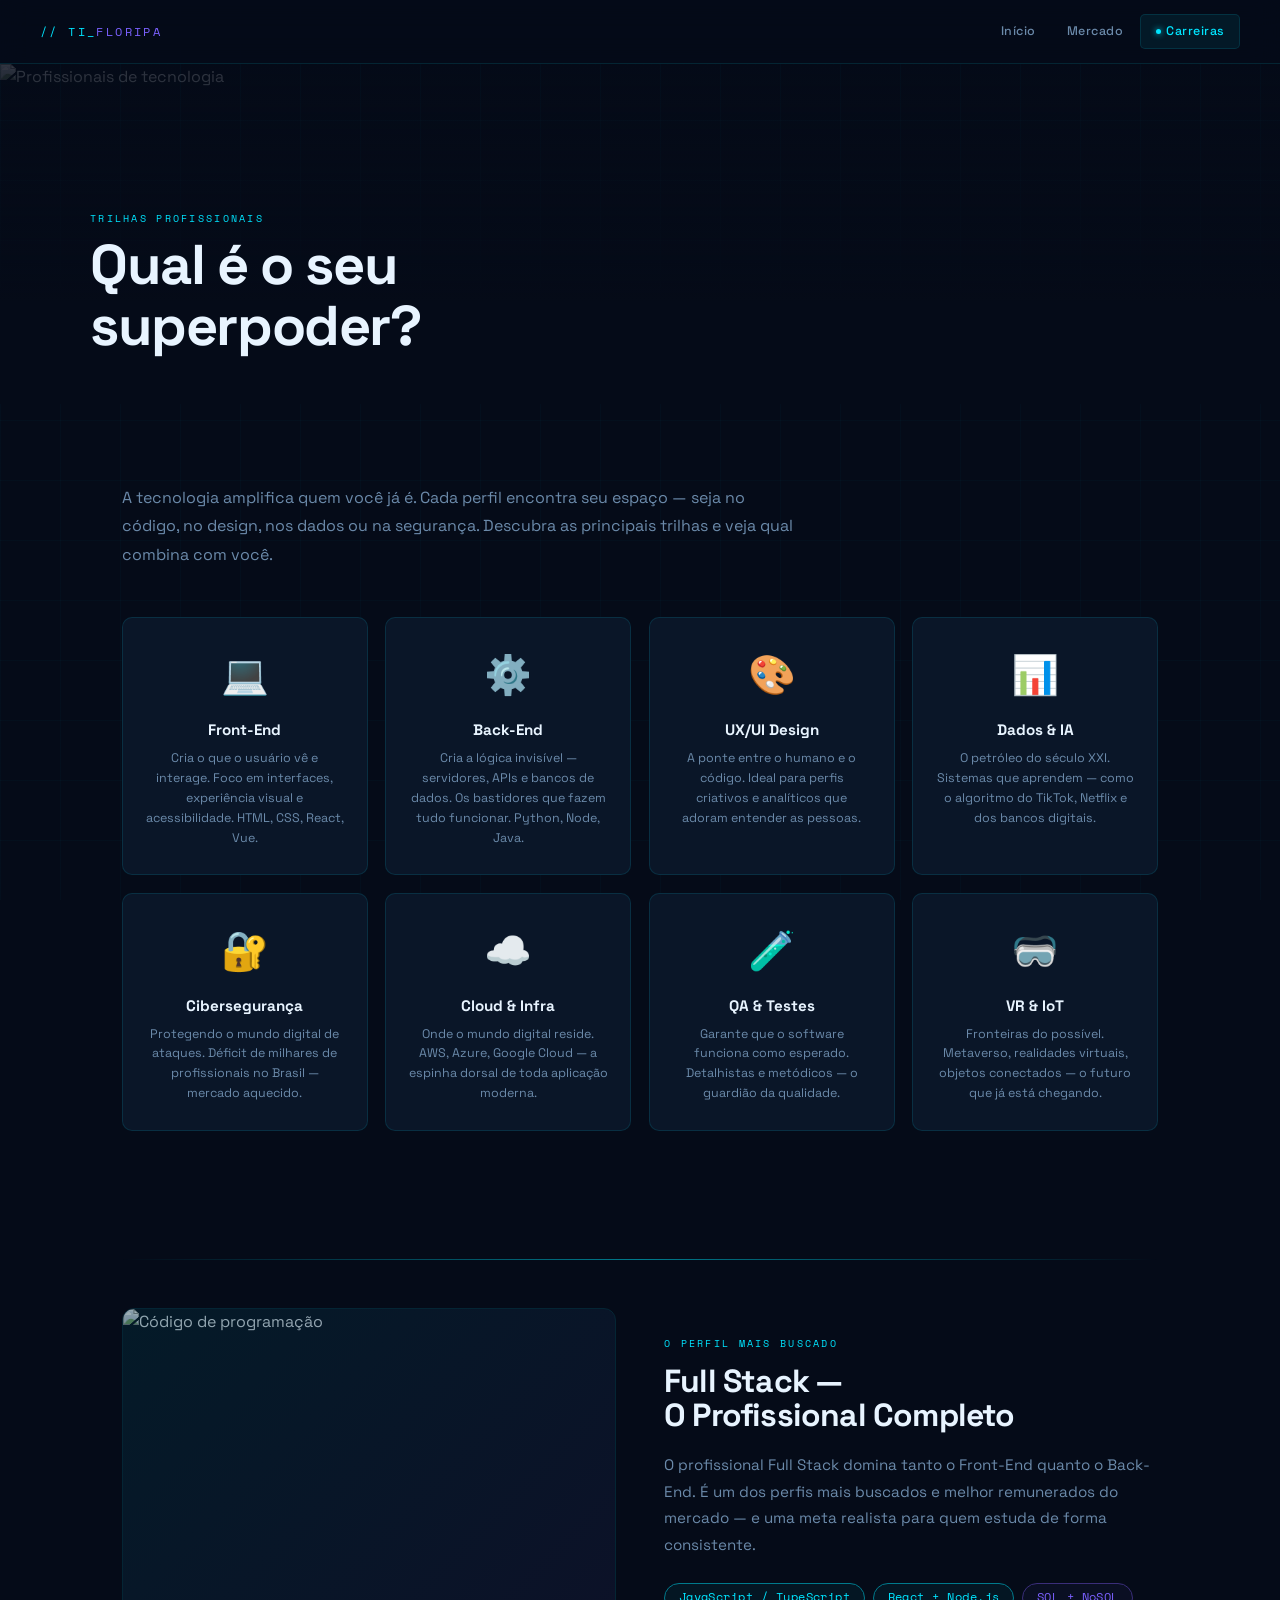
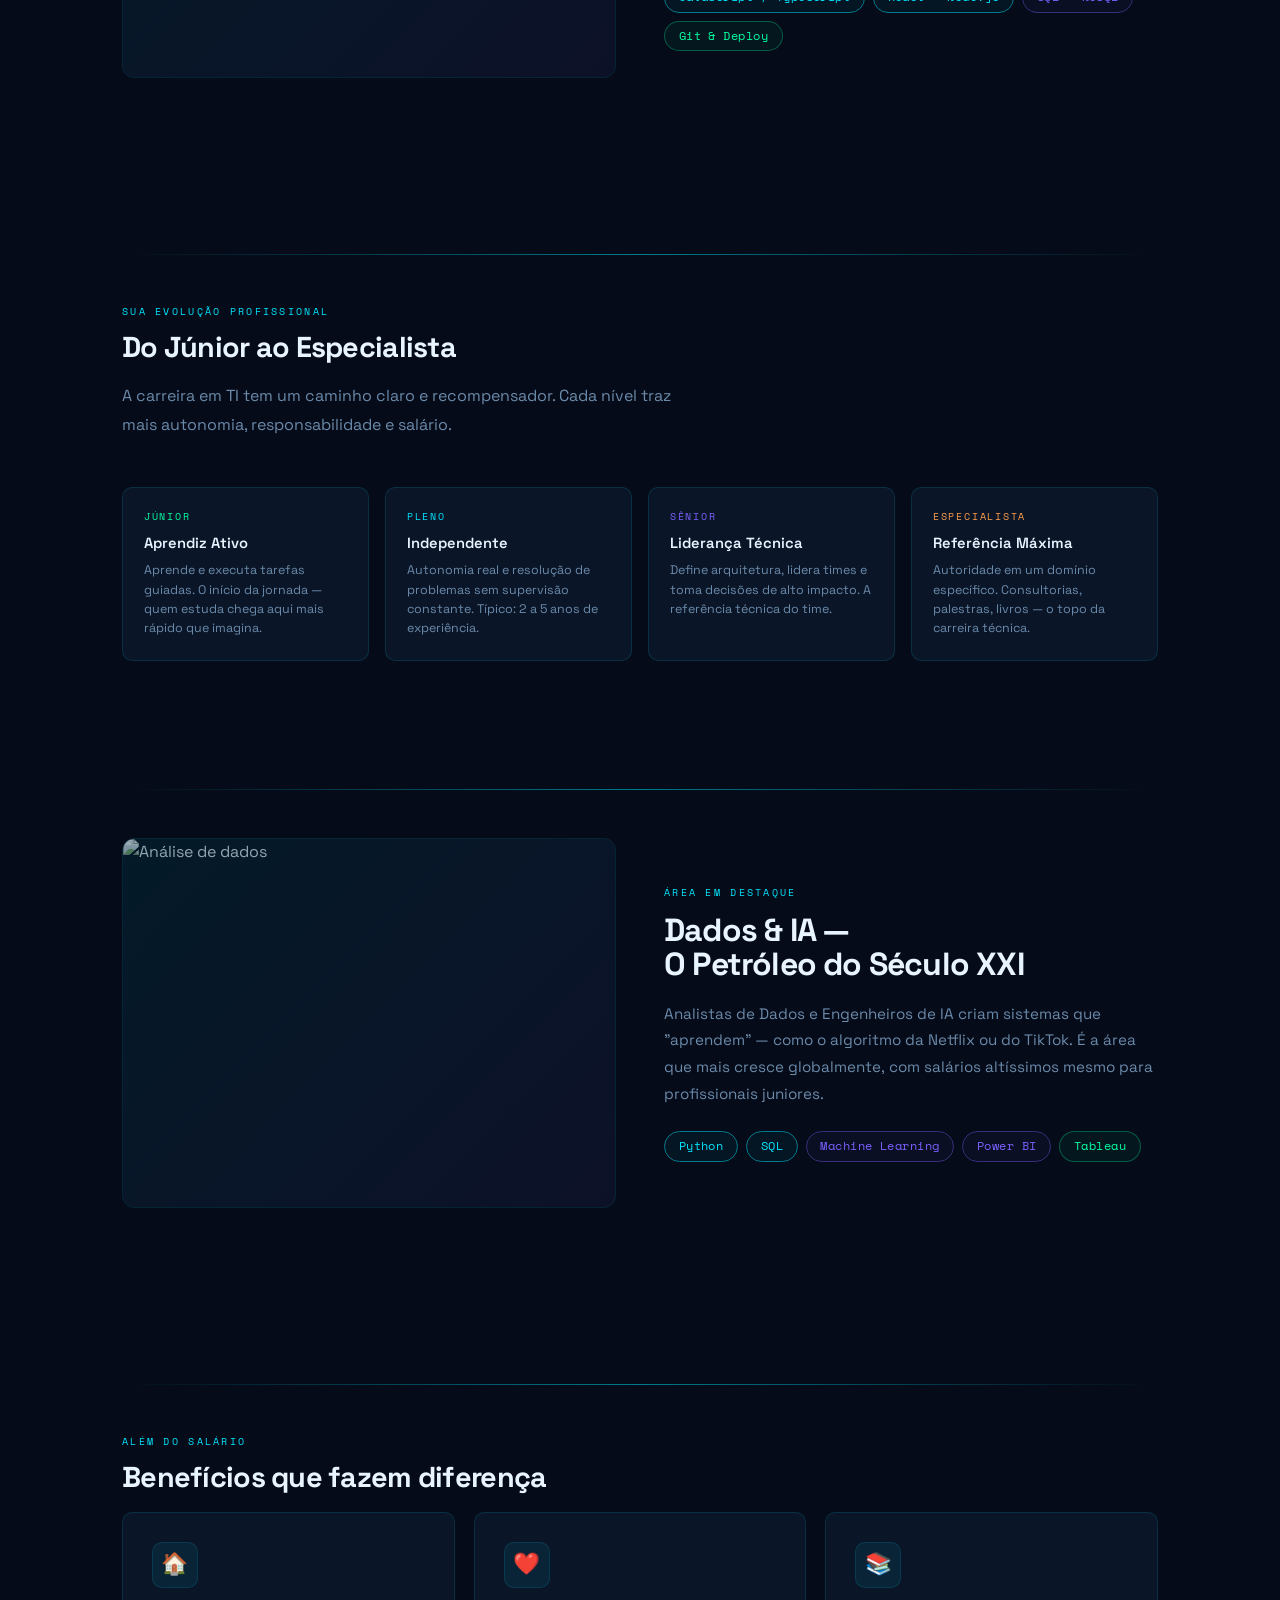
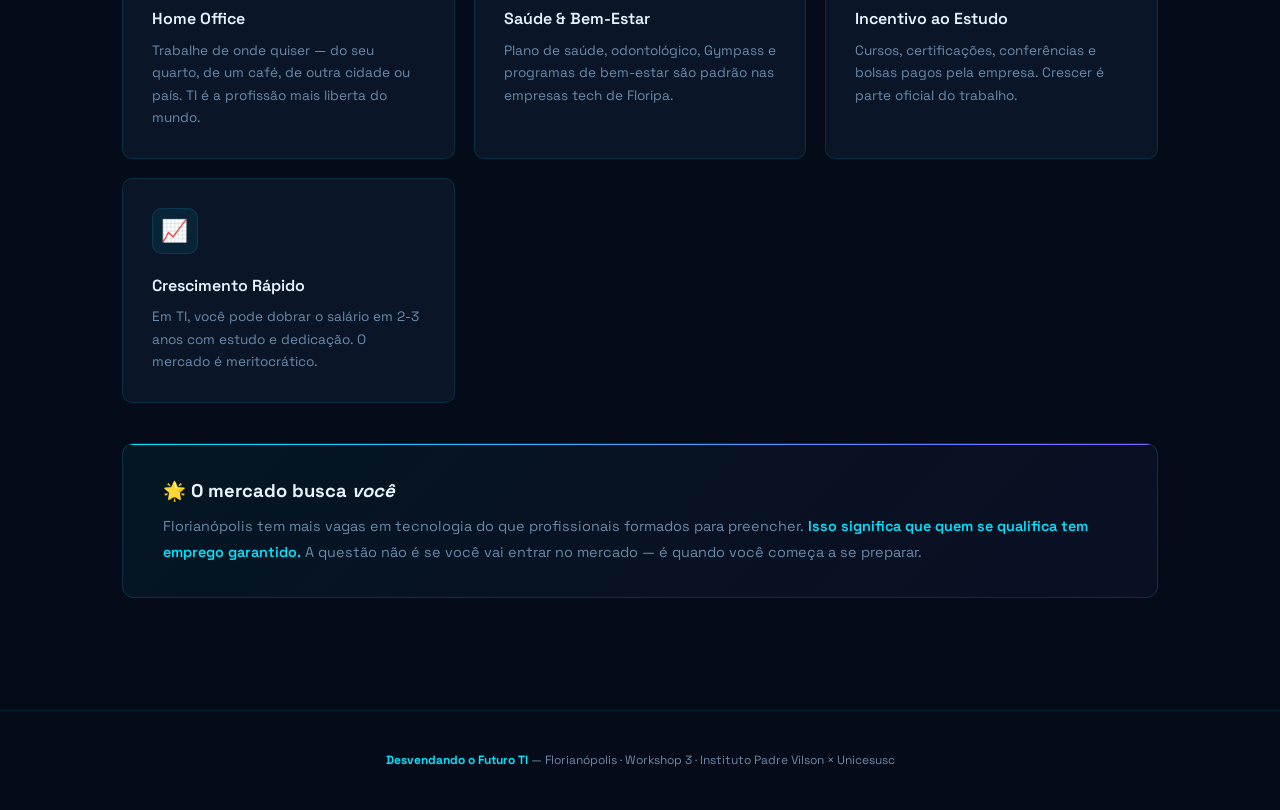
==== commit 40949a00: "Atualiza conteúdo do site 2" ====
--- a/carreiras.html
+++ b/carreiras.html
@@ -17,7 +17,6 @@
     <li><a href="index.html"><span class="dot"></span>Início</a></li>
     <li><a href="mercado.html"><span class="dot"></span>Mercado</a></li>
     <li><a href="carreiras.html"><span class="dot"></span>Carreiras</a></li>
-    <li><a href="formacao.html"><span class="dot"></span>Formação</a></li>
   </ul>
 </nav>
 
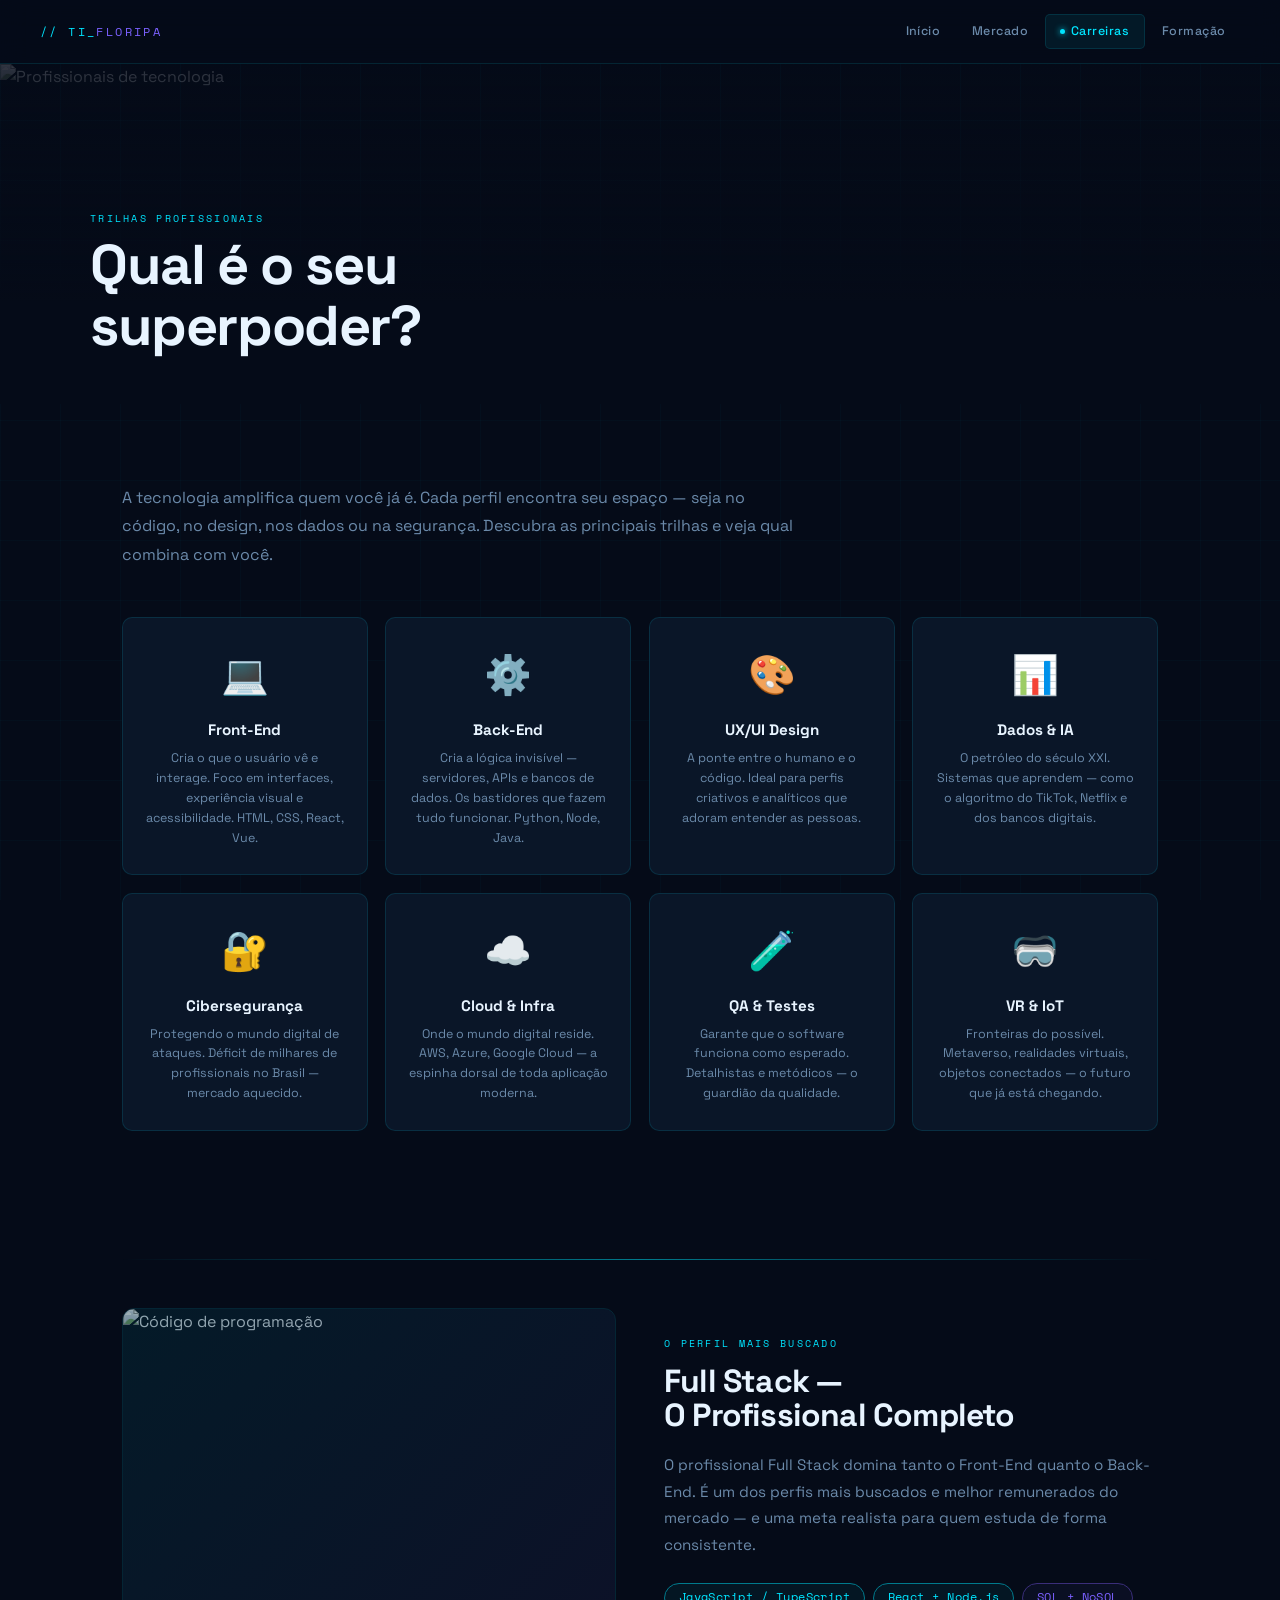
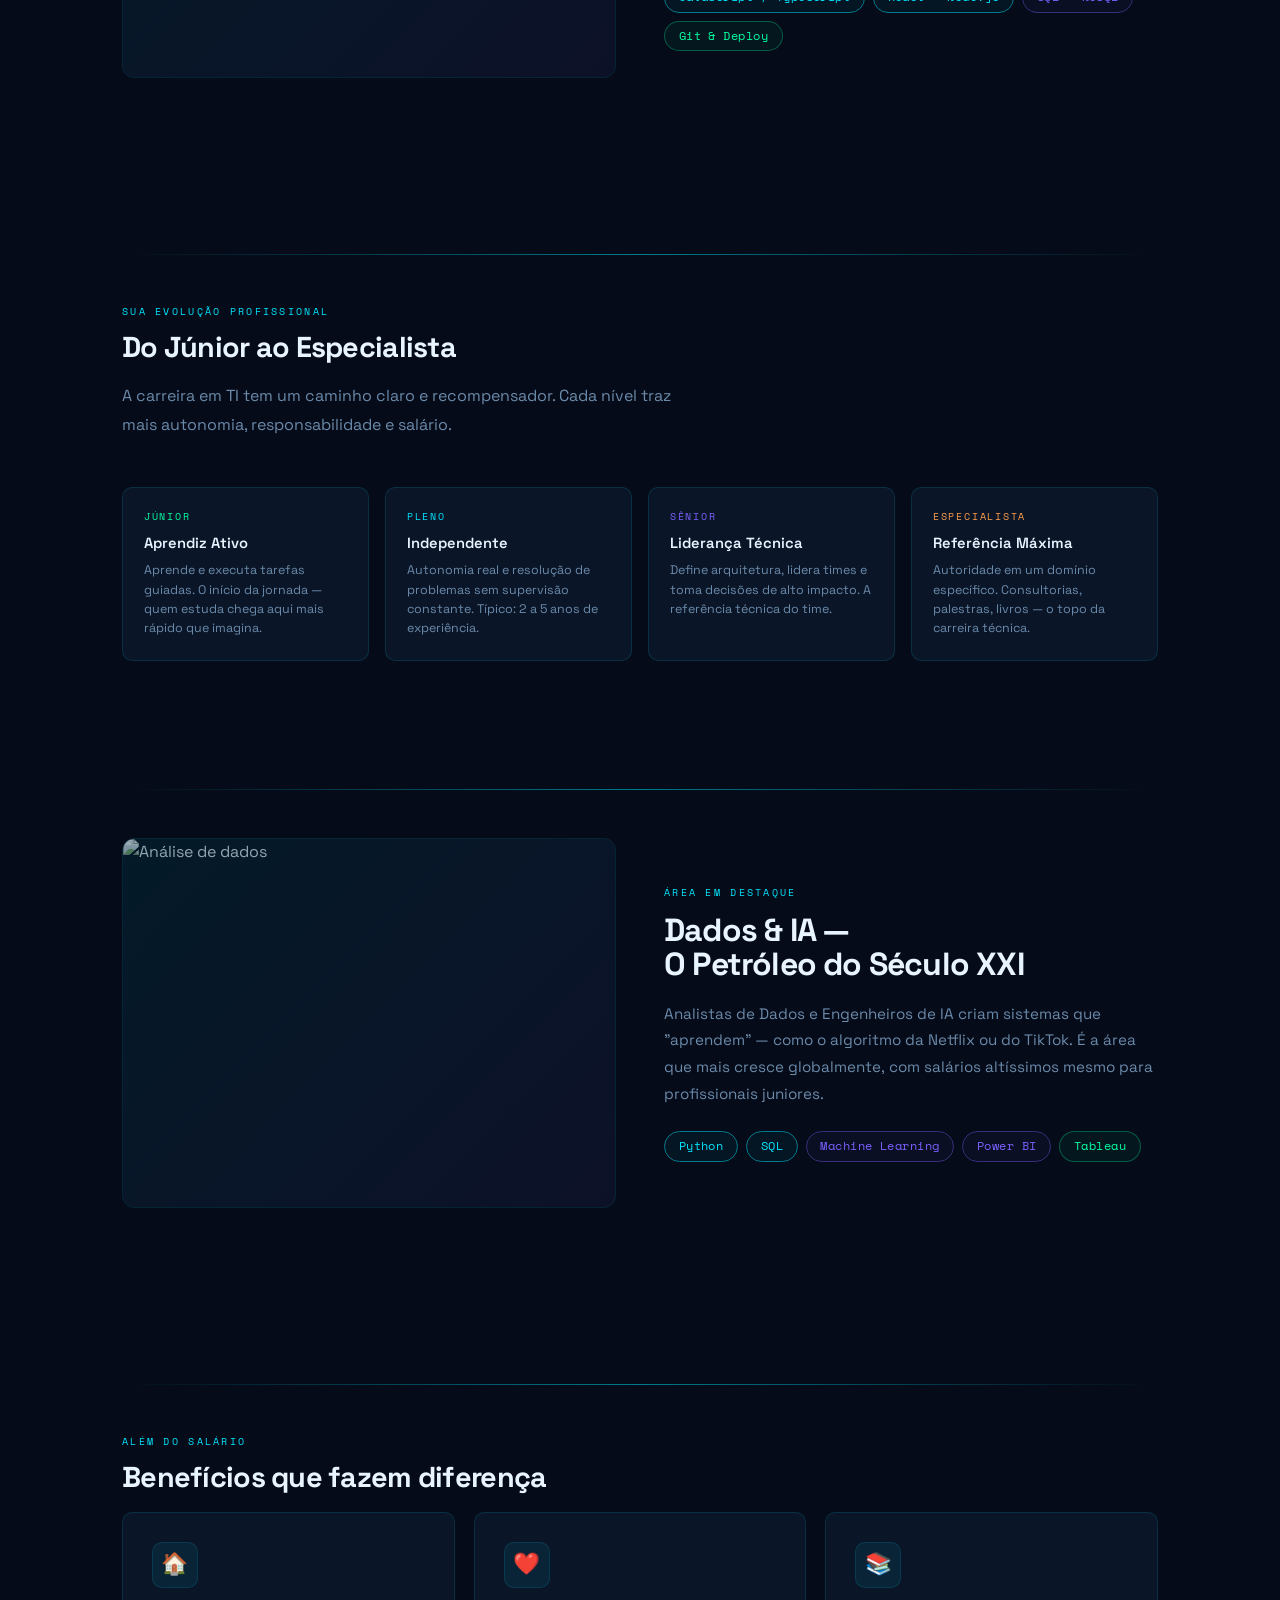
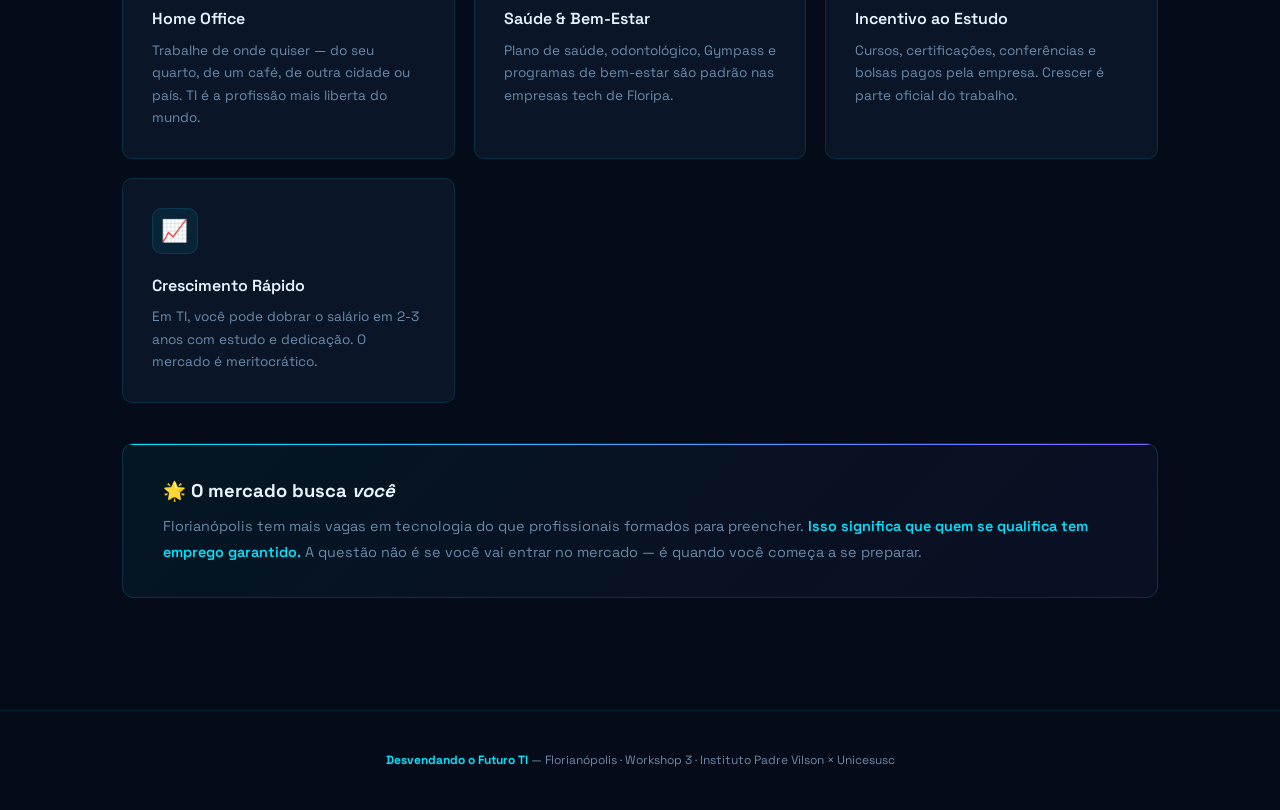
==== commit 3a900ffa: "Adicionado formacao novamente" ====
--- a/carreiras.html
+++ b/carreiras.html
@@ -17,6 +17,8 @@
     <li><a href="index.html"><span class="dot"></span>Início</a></li>
     <li><a href="mercado.html"><span class="dot"></span>Mercado</a></li>
     <li><a href="carreiras.html"><span class="dot"></span>Carreiras</a></li>
+    <li><a href="formacao.html"><span class="dot"></span>Formação</a></li>
+
   </ul>
 </nav>
 
--- a/style.css
+++ b/style.css
@@ -949,3 +949,8 @@
   .page-hero { height: 240px; padding: 2rem 1.5rem; }
   .section { padding: 3rem 1.25rem; }
 }
+@media (max-width: 768px) {
+  .cards {
+    grid-template-columns: 1fr !important;
+  }
+}
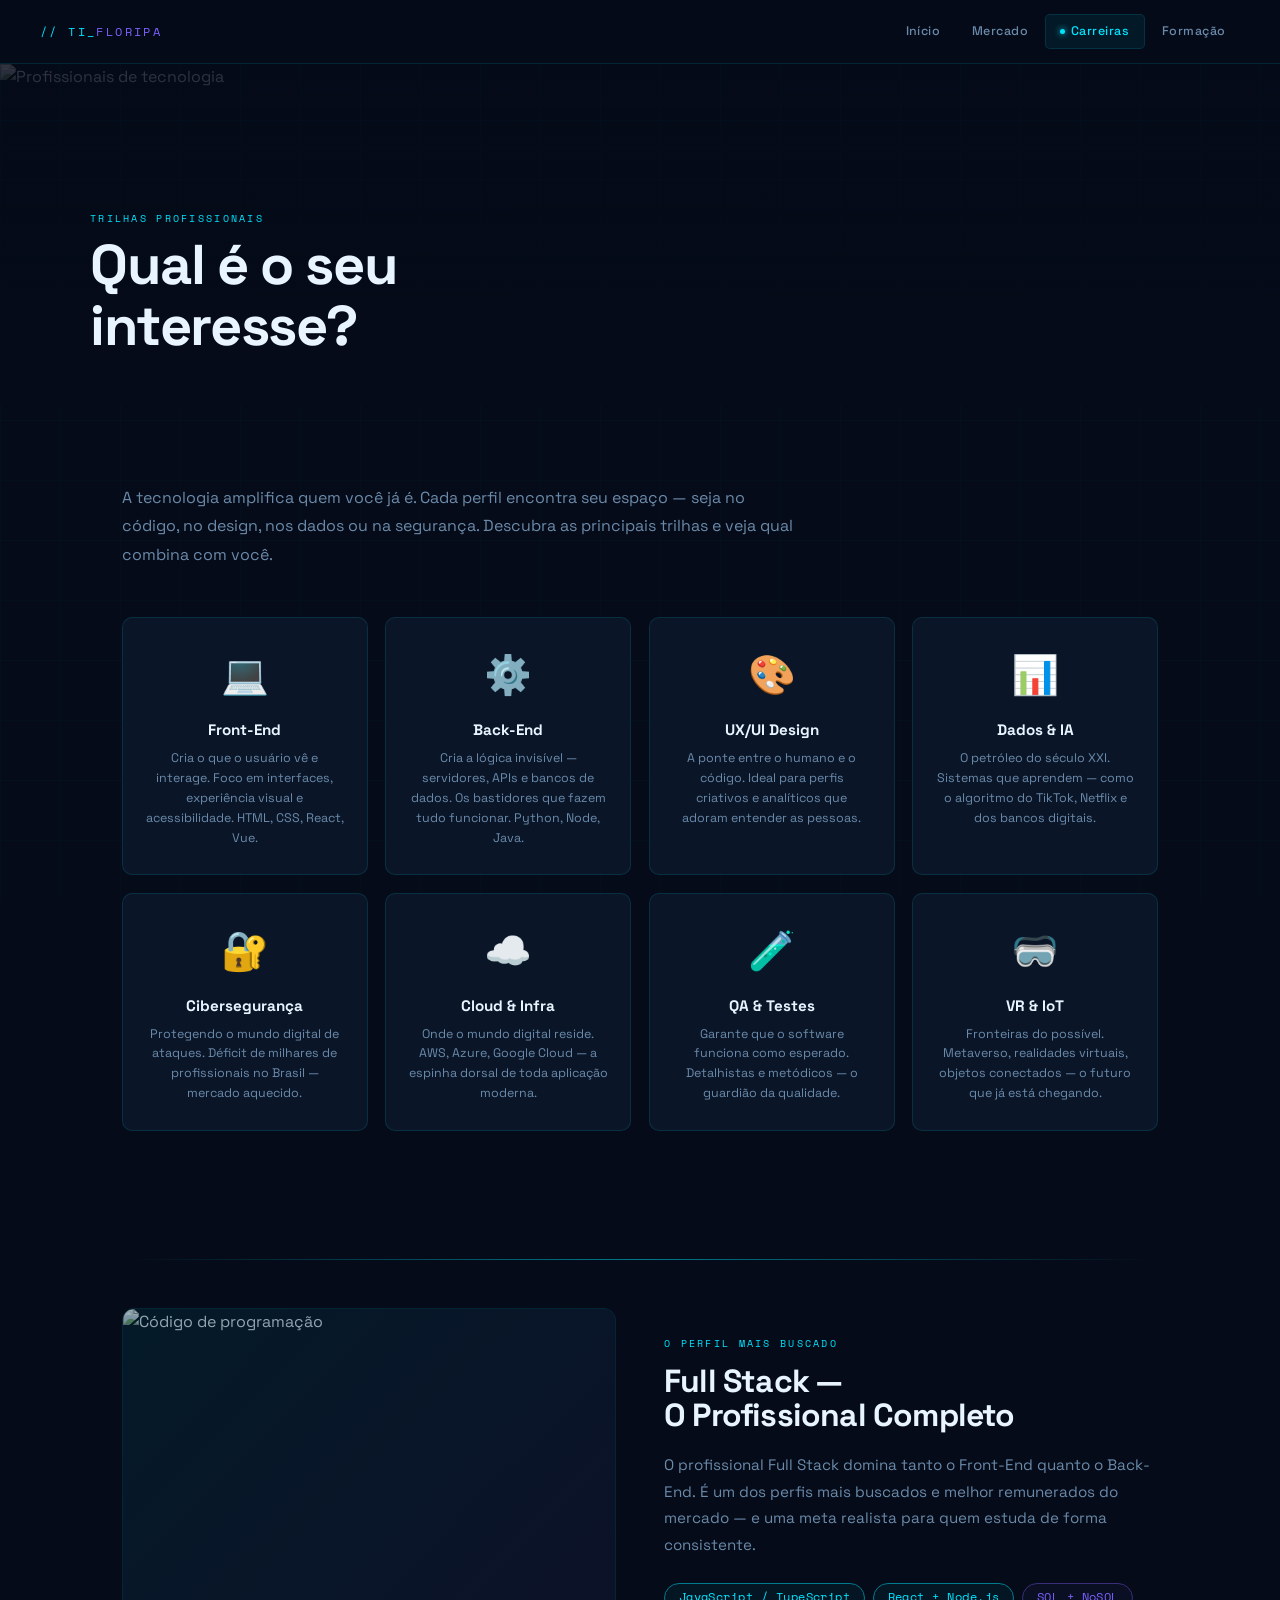
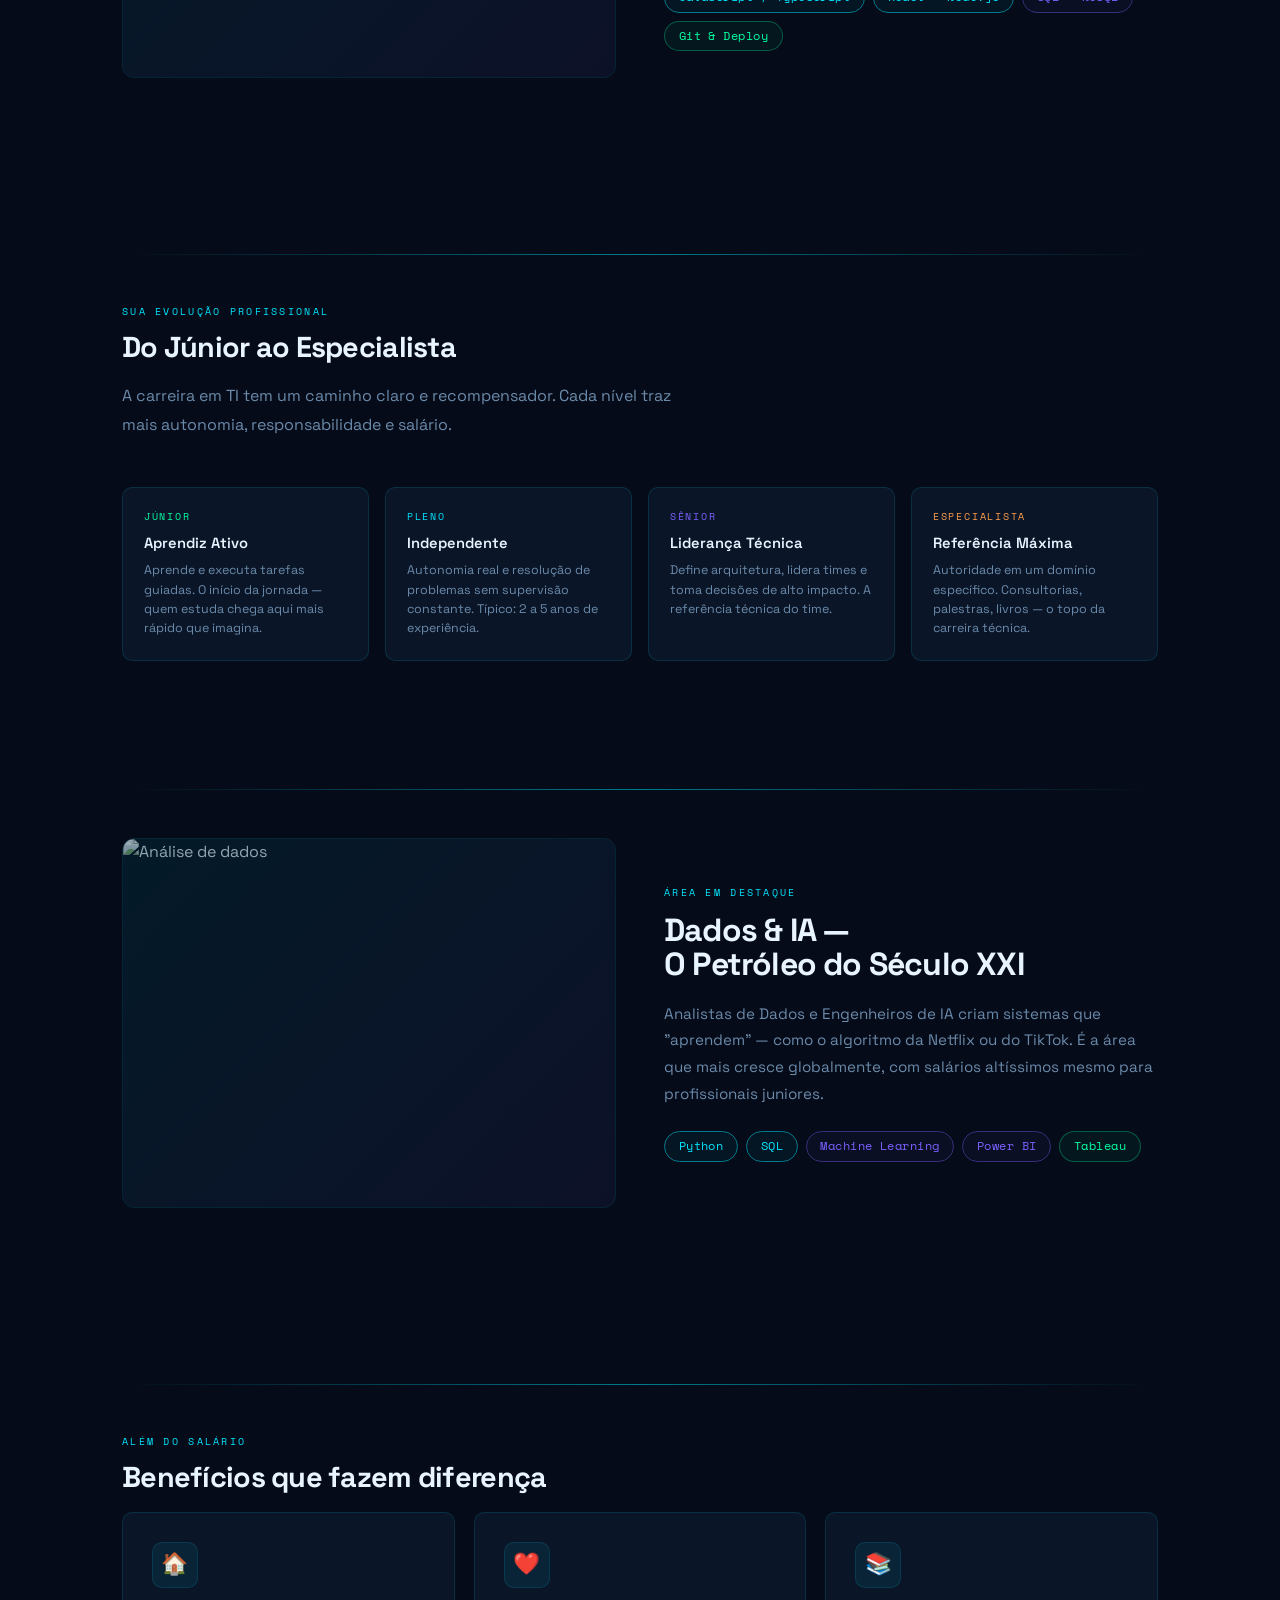
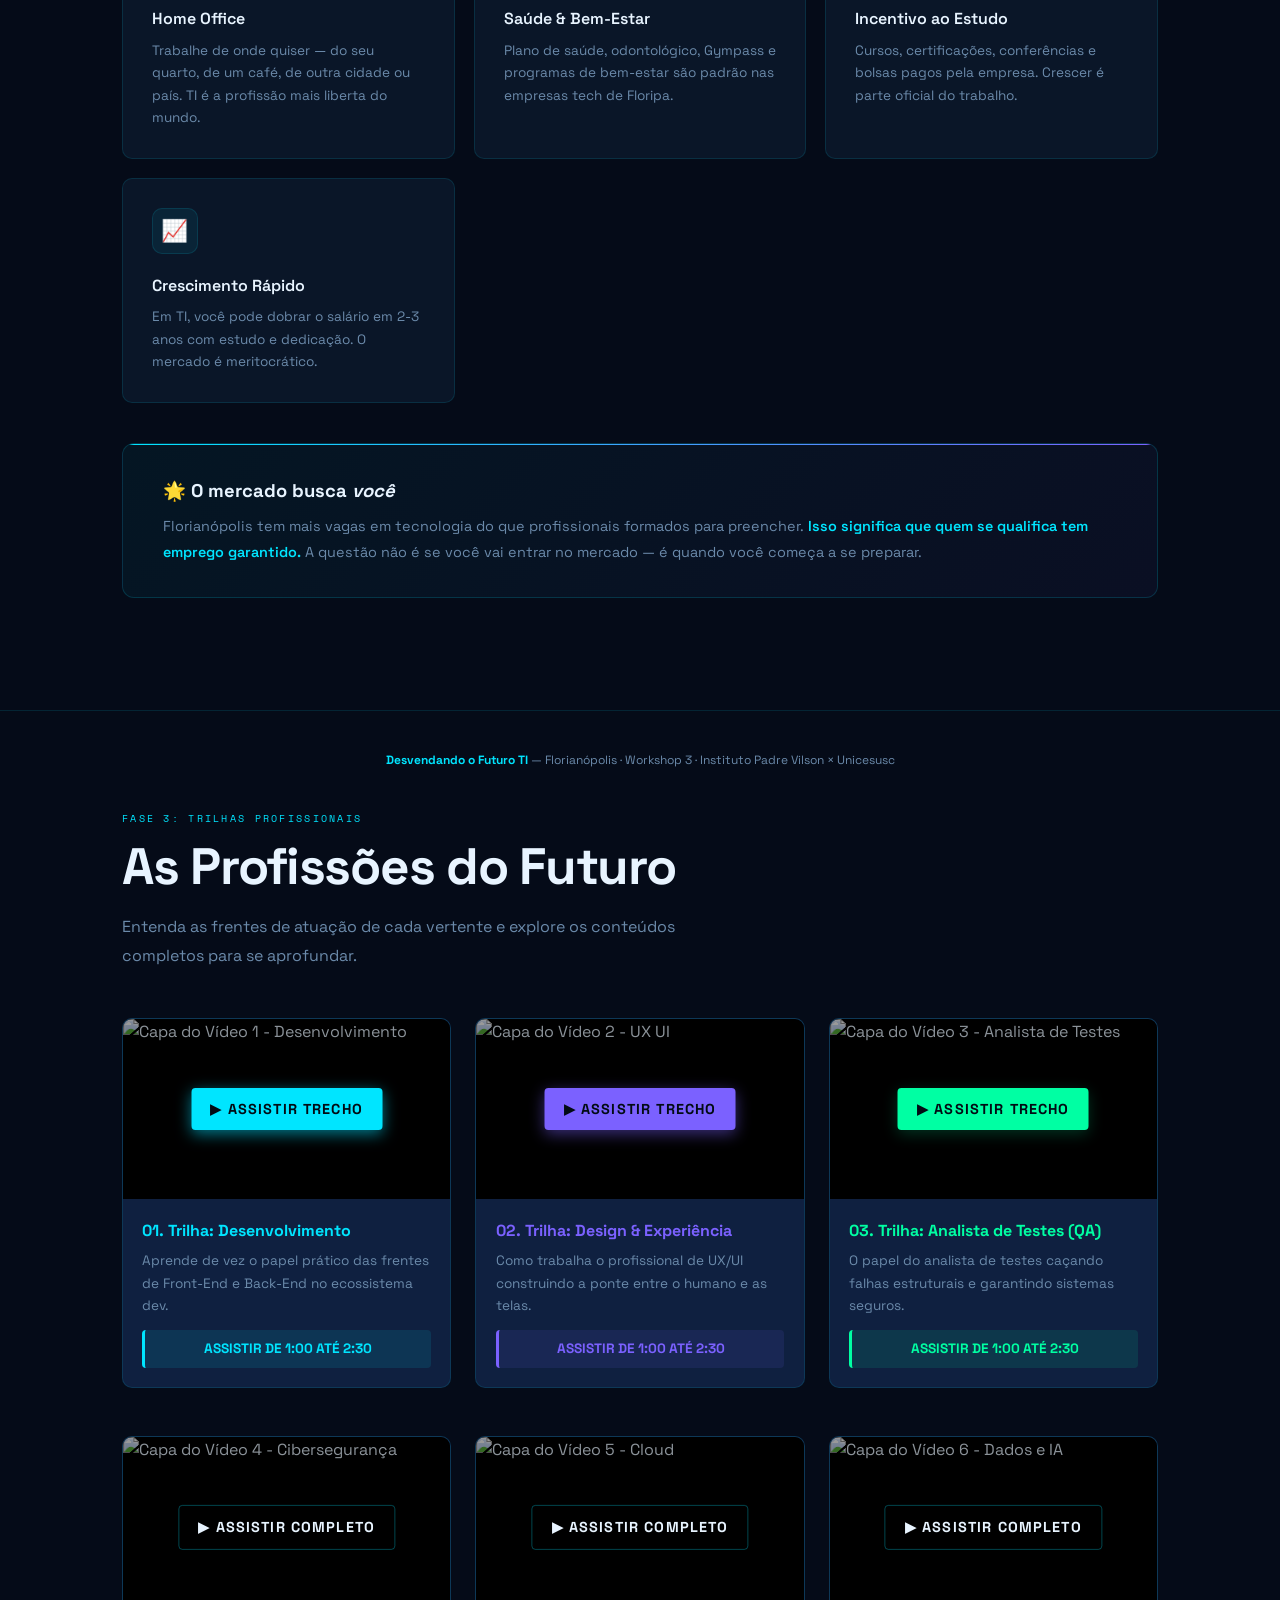
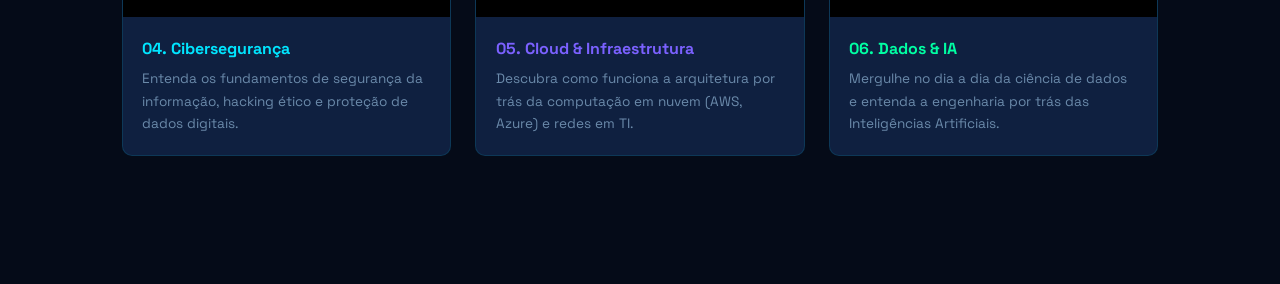
==== commit 3b87486f: "finalizacao" ====
--- a/carreiras.html
+++ b/carreiras.html
@@ -30,7 +30,7 @@
     <div class="page-hero-overlay"></div>
     <div class="page-hero-content">
       <div class="section-tag">Trilhas Profissionais</div>
-      <h1 class="section-title">Qual é o seu<br>superpoder?</h1>
+      <h1 class="section-title">Qual é o seu<br>interesse?</h1>
     </div>
   </div>
 
@@ -224,6 +224,105 @@
     Florianópolis · Workshop 3 · Instituto Padre Vilson × Unicesusc
   </footer>
 </div>
+<section class="section" style="padding-top:0" data-animate>
+    <div class="section-tag">Fase 3: Trilhas Profissionais</div>
+    <h2 class="section-title">As Profissões do Futuro</h2>
+    <p class="section-desc">Entenda as frentes de atuação de cada vertente e explore os conteúdos completos para se aprofundar.</p>
+    
+    <div class="split" style="margin-top: 2rem; gap: 1.5rem; display: grid; grid-template-columns: repeat(auto-fit, minmax(280px, 1fr));">
+      
+      <div class="card" style="padding: 0; overflow: hidden; background: var(--surface2); border: 1px solid var(--border); display: flex; flex-direction: column;">
+        <div style="position: relative; width: 100%; height: 180px; background: #000;">
+          <img src="https://img.youtube.com/vi/h0HVMDNhAeo/hqdefault.jpg" alt="Capa do Vídeo 1 - Desenvolvimento" style="width: 100%; height: 100%; object-fit: cover; opacity: 0.6;">
+          <a href="https://www.youtube.com/watch?v=h0HVMDNhAeo&t=60s" target="_blank" class="btn btn-primary" style="position: absolute; top: 50%; left: 50%; transform: translate(-50%, -50%); padding: 0.6rem 1.2rem; font-size: 0.9rem; white-space: nowrap; box-shadow: 0 4px 15px var(--cyan-dim);">
+            ▶ Assistir Trecho
+          </a>
+        </div>
+        <div style="padding: 1.2rem; flex-grow: 1;">
+          <strong style="color:var(--cyan); display:block; margin-bottom:0.4rem;">01. Trilha: Desenvolvimento</strong>
+          <p class="muted" style="font-size:0.85rem; margin-bottom: 0.8rem;">Aprende de vez o papel prático das frentes de Front-End e Back-End no ecossistema dev.</p>
+          <div style="background: rgba(0, 229, 255, 0.1); border-left: 3px solid var(--cyan); padding: 0.5rem; border-radius: 4px; font-size: 0.85rem; font-weight: bold; color: var(--cyan); text-align: center;">
+            ASSISTIR DE 1:00 ATÉ 2:30
+          </div>
+        </div>
+      </div>
+
+      <div class="card" style="padding: 0; overflow: hidden; background: var(--surface2); border: 1px solid var(--border); display: flex; flex-direction: column;">
+        <div style="position: relative; width: 100%; height: 180px; background: #000;">
+          <img src="https://img.youtube.com/vi/TyO83Wbgp_k/hqdefault.jpg" alt="Capa do Vídeo 2 - UX UI" style="width: 100%; height: 100%; object-fit: cover; opacity: 0.6;">
+          <a href="https://www.youtube.com/watch?v=TyO83Wbgp_k&t=60s" target="_blank" class="btn btn-primary" style="position: absolute; top: 50%; left: 50%; transform: translate(-50%, -50%); padding: 0.6rem 1.2rem; font-size: 0.9rem; white-space: nowrap; background: var(--violet); border-color: var(--violet); box-shadow: 0 4px 15px var(--violet-dim);">
+            ▶ Assistir Trecho
+          </a>
+        </div>
+        <div style="padding: 1.2rem; flex-grow: 1;">
+          <strong style="color:var(--violet); display:block; margin-bottom:0.4rem;">02. Trilha: Design &amp; Experiência</strong>
+          <p class="muted" style="font-size:0.85rem; margin-bottom: 0.8rem;">Como trabalha o profissional de UX/UI construindo a ponte entre o humano e as telas.</p>
+          <div style="background: rgba(123, 97, 255, 0.1); border-left: 3px solid var(--violet); padding: 0.5rem; border-radius: 4px; font-size: 0.85rem; font-weight: bold; color: var(--violet); text-align: center;">
+            ASSISTIR DE 1:00 ATÉ 2:30
+          </div>
+        </div>
+      </div>
+
+      <div class="card" style="padding: 0; overflow: hidden; background: var(--surface2); border: 1px solid var(--border); display: flex; flex-direction: column;">
+        <div style="position: relative; width: 100%; height: 180px; background: #000;">
+          <img src="https://img.youtube.com/vi/O7rB5XoakEc/hqdefault.jpg" alt="Capa do Vídeo 3 - Analista de Testes" style="width: 100%; height: 100%; object-fit: cover; opacity: 0.6;">
+          <a href="https://www.youtube.com/watch?v=O7rB5XoakEc&t=60s" target="_blank" class="btn btn-primary" style="position: absolute; top: 50%; left: 50%; transform: translate(-50%, -50%); padding: 0.6rem 1.2rem; font-size: 0.9rem; white-space: nowrap; background: var(--green); border-color: var(--green); box-shadow: 0 4px 15px rgba(0,255,163,0.2);">
+            ▶ Assistir Trecho
+          </a>
+        </div>
+        <div style="padding: 1.2rem; flex-grow: 1;">
+          <strong style="color:var(--green); display:block; margin-bottom:0.4rem;">03. Trilha: Analista de Testes (QA)</strong>
+          <p class="muted" style="font-size:0.85rem; margin-bottom: 0.8rem;">O papel do analista de testes caçando falhas estruturais e garantindo sistemas seguros.</p>
+          <div style="background: rgba(0, 255, 163, 0.1); border-left: 3px solid var(--green); padding: 0.5rem; border-radius: 4px; font-size: 0.85rem; font-weight: bold; color: var(--green); text-align: center;">
+            ASSISTIR DE 1:00 ATÉ 2:30
+          </div>
+        </div>
+      </div>
+    </div>
+
+    <div class="split" style="margin-top: 1.5rem; gap: 1.5rem; display: grid; grid-template-columns: repeat(auto-fit, minmax(280px, 1fr));">
+      
+      <div class="card" style="padding: 0; overflow: hidden; background: var(--surface2); border: 1px solid var(--border); display: flex; flex-direction: column;">
+        <div style="position: relative; width: 100%; height: 180px; background: #000;">
+          <img src="https://img.youtube.com/vi/H2-fEbypIy8/hqdefault.jpg" alt="Capa do Vídeo 4 - Cibersegurança" style="width: 100%; height: 100%; object-fit: cover; opacity: 0.6;">
+          <a href="https://www.youtube.com/watch?v=H2-fEbypIy8" target="_blank" class="btn btn-ghost" style="position: absolute; top: 50%; left: 50%; transform: translate(-50%, -50%); padding: 0.6rem 1.2rem; font-size: 0.9rem; white-space: nowrap;">
+            ▶ Assistir Completo
+          </a>
+        </div>
+        <div style="padding: 1.2rem; flex-grow: 1;">
+          <strong style="color:var(--cyan); display:block; margin-bottom:0.4rem;">04. Cibersegurança</strong>
+          <p class="muted" style="font-size:0.85rem; margin: 0;">Entenda os fundamentos de segurança da informação, hacking ético e proteção de dados digitais.</p>
+        </div>
+      </div>
+
+      <div class="card" style="padding: 0; overflow: hidden; background: var(--surface2); border: 1px solid var(--border); display: flex; flex-direction: column;">
+        <div style="position: relative; width: 100%; height: 180px; background: #000;">
+          <img src="https://img.youtube.com/vi/ymZo-ZwXFw8/hqdefault.jpg" alt="Capa do Vídeo 5 - Cloud" style="width: 100%; height: 100%; object-fit: cover; opacity: 0.6;">
+          <a href="https://www.youtube.com/watch?v=ymZo-ZwXFw8" target="_blank" class="btn btn-ghost" style="position: absolute; top: 50%; left: 50%; transform: translate(-50%, -50%); padding: 0.6rem 1.2rem; font-size: 0.9rem; white-space: nowrap;">
+            ▶ Assistir Completo
+          </a>
+        </div>
+        <div style="padding: 1.2rem; flex-grow: 1;">
+          <strong style="color:var(--violet); display:block; margin-bottom:0.4rem;">05. Cloud &amp; Infraestrutura</strong>
+          <p class="muted" style="font-size:0.85rem; margin: 0;">Descubra como funciona a arquitetura por trás da computação em nuvem (AWS, Azure) e redes em TI.</p>
+        </div>
+      </div>
+
+      <div class="card" style="padding: 0; overflow: hidden; background: var(--surface2); border: 1px solid var(--border); display: flex; flex-direction: column;">
+        <div style="position: relative; width: 100%; height: 180px; background: #000;">
+          <img src="https://img.youtube.com/vi/Zwvq-rlIHAw/hqdefault.jpg" alt="Capa do Vídeo 6 - Dados e IA" style="width: 100%; height: 100%; object-fit: cover; opacity: 0.6;">
+          <a href="https://www.youtube.com/watch?v=Zwvq-rlIHAw" target="_blank" class="btn btn-ghost" style="position: absolute; top: 50%; left: 50%; transform: translate(-50%, -50%); padding: 0.6rem 1.2rem; font-size: 0.9rem; white-space: nowrap;">
+            ▶ Assistir Completo
+          </a>
+        </div>
+        <div style="padding: 1.2rem; flex-grow: 1;">
+          <strong style="color:var(--green); display:block; margin-bottom:0.4rem;">06. Dados &amp; IA</strong>
+          <p class="muted" style="font-size:0.85rem; margin: 0;">Mergulhe no dia a dia da ciência de dados e entenda a engenharia por trás das Inteligências Artificiais.</p>
+        </div>
+      </div>
+
+    </div>
+  </section>
 
 <script src="script.js"></script>
 </body>
